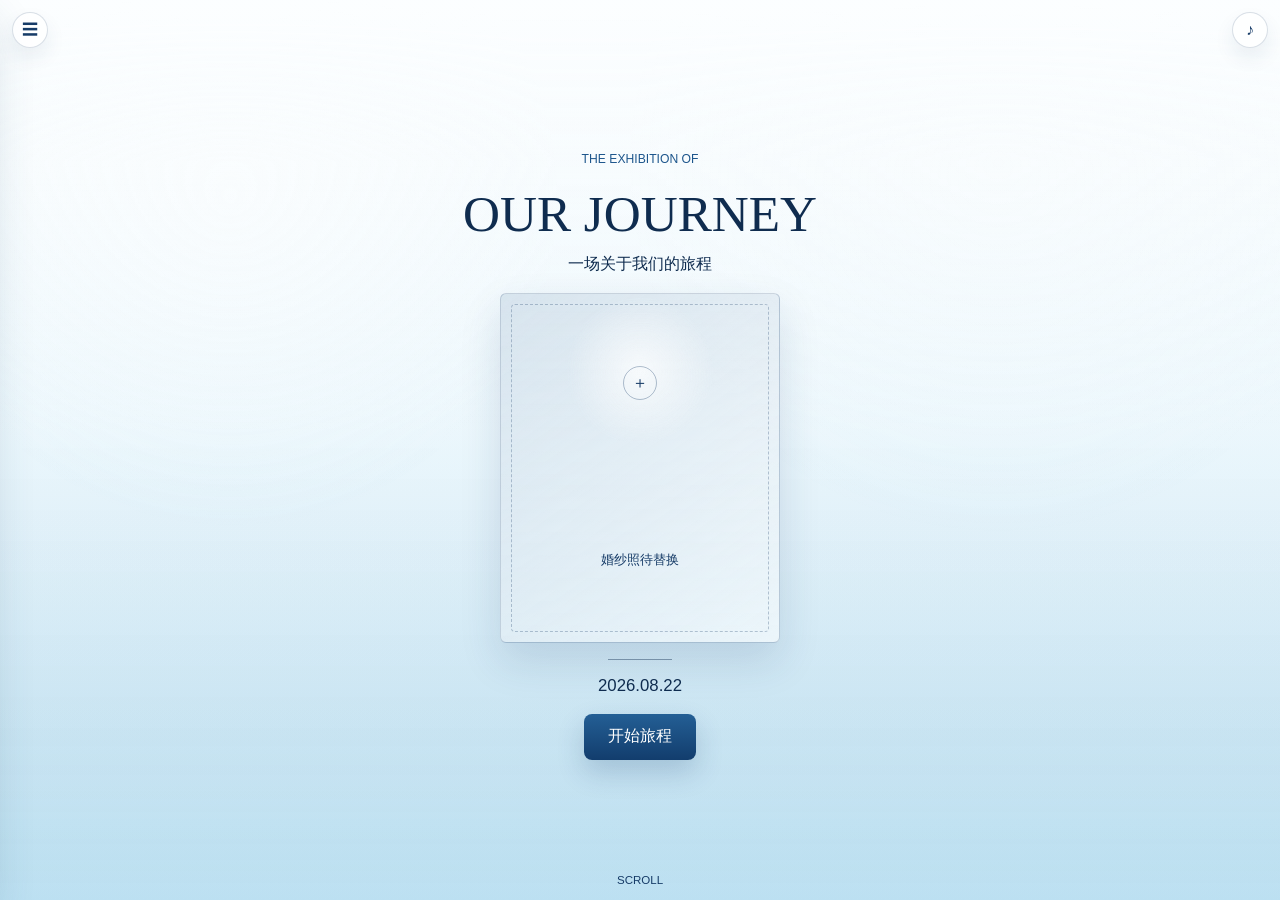
==== classic.html @ 387ab868 "Initial commit: Wedding invitation website" ====
<!doctype html>
<html lang="zh-CN">
  <head>
    <meta charset="utf-8" />
    <meta name="viewport" content="width=device-width, initial-scale=1, viewport-fit=cover" />
    <title>经典版 · Wedding Experience</title>
    <link rel="stylesheet" href="./styles.css" />
  </head>
  <body class="invite-page classic-page" data-mode="classic">
    <div class="top-controls" aria-label="页面控制">
      <button class="icon-button menu-button ripple-target" type="button" aria-label="打开菜单" aria-expanded="false">☰</button>
      <button class="icon-button sound-button ripple-target" type="button" aria-label="开启音乐" aria-pressed="false">♪</button>
    </div>

    <nav class="nav-drawer" aria-label="经典版导航">
      <a href="#welcome">首页</a>
      <a href="#hall-01">展厅 01</a>
      <a href="#hall-02">展厅 02</a>
      <a href="#hall-03">展厅 03</a>
      <a href="#hall-04">展厅 04</a>
      <a href="#hall-05">展厅 05</a>
      <a href="#letter">给你的一封信</a>
      <a href="#ticket">Wedding Ticket</a>
      <a href="#rsvp">确认赴约</a>
    </nav>

    <main class="screen-stack">
      <section class="scene cover-scene water-scene" id="welcome">
        <div class="scene-inner cover-inner">
          <p class="eyebrow">The Exhibition of</p>
          <h1>Our Journey</h1>
          <p class="cover-subtitle">一场关于我们的旅程</p>
          <button class="cover-photo-frame ripple-target" type="button" data-lightbox="封面婚纱照" data-caption="这里将替换为你们最适合作为封面的婚纱照。">
            <span>＋</span>
            <small>婚纱照待替换</small>
          </button>
          <div class="thin-rule"></div>
          <time data-field="date">2026.08.22</time>
          <button class="primary-button ripple-target" type="button" data-next="#hall-01">开始旅程</button>
        </div>
        <span class="scroll-hint">Scroll</span>
      </section>

      <section class="scene gallery-scene" id="hall-01">
        <article class="scene-inner gallery-panel">
          <header class="scene-heading">
            <p>展厅 01</p>
            <h2>相遇</h2>
            <span>～</span>
          </header>
          <p class="story-copy">在时间的海洋里，我们相遇了彼此。</p>
          <button class="photo-frame ripple-target" type="button" data-lightbox="相遇" data-caption="这里将替换为你们第一次有记忆点的合照。">
            <span>＋</span>
            <small>照片位待替换</small>
          </button>
          <footer class="scene-footer">
            <span>1 / 5</span>
            <div>
              <button class="text-icon ripple-target" type="button" data-next="#welcome" aria-label="上一页">←</button>
              <button class="text-icon ripple-target" type="button" data-next="#hall-02" aria-label="下一页">→</button>
            </div>
          </footer>
        </article>
      </section>

      <section class="scene gallery-scene" id="hall-02">
        <article class="scene-inner gallery-panel">
          <header class="scene-heading">
            <p>展厅 02</p>
            <h2>相知</h2>
            <span>～</span>
          </header>
          <p class="story-copy">我们在彼此的世界里，慢慢靠近，慢慢懂得。</p>
          <button class="photo-frame ripple-target" type="button" data-lightbox="相知" data-caption="这里将替换为一张安静、自然、能讲故事的生活照。">
            <span>＋</span>
            <small>照片位待替换</small>
          </button>
          <footer class="scene-footer">
            <span>2 / 5</span>
            <div>
              <button class="text-icon ripple-target" type="button" data-next="#hall-01" aria-label="上一页">←</button>
              <button class="text-icon ripple-target" type="button" data-next="#hall-03" aria-label="下一页">→</button>
            </div>
          </footer>
        </article>
      </section>

      <section class="scene gallery-scene" id="hall-03">
        <article class="scene-inner gallery-panel">
          <header class="scene-heading">
            <p>展厅 03</p>
            <h2>相爱</h2>
            <span>～</span>
          </header>
          <p class="story-copy">每一次心动，都是我们选择彼此的瞬间。</p>
          <button class="photo-frame ripple-target" type="button" data-lightbox="相爱" data-caption="这里将替换为一张有光、有海、有两个人的照片。">
            <span>＋</span>
            <small>照片位待替换</small>
          </button>
          <footer class="scene-footer">
            <span>3 / 5</span>
            <div>
              <button class="text-icon ripple-target" type="button" data-next="#hall-02" aria-label="上一页">←</button>
              <button class="text-icon ripple-target" type="button" data-next="#hall-04" aria-label="下一页">→</button>
            </div>
          </footer>
        </article>
      </section>

      <section class="scene gallery-scene" id="hall-04">
        <article class="scene-inner gallery-panel">
          <header class="scene-heading">
            <p>展厅 04</p>
            <h2>求婚</h2>
            <span>～</span>
          </header>
          <p class="story-copy">你说愿意，我说我也愿意。</p>
          <button class="photo-frame ripple-target" type="button" data-lightbox="求婚" data-caption="这里可以替换为求婚照片，也可以后续接入视频。">
            <span>＋</span>
            <small>照片位待替换</small>
          </button>
          <footer class="scene-footer">
            <span>4 / 5</span>
            <div>
              <button class="text-icon ripple-target" type="button" data-next="#hall-03" aria-label="上一页">←</button>
              <button class="text-icon ripple-target" type="button" data-next="#hall-05" aria-label="下一页">→</button>
            </div>
          </footer>
        </article>
      </section>

      <section class="scene gallery-scene" id="hall-05">
        <article class="scene-inner gallery-panel">
          <header class="scene-heading">
            <p>展厅 05</p>
            <h2>未来</h2>
            <span>～</span>
          </header>
          <p class="story-copy">未来的章节，我们想和你一起书写。</p>
          <button class="photo-frame ripple-target" type="button" data-lightbox="未来" data-caption="这里建议替换为婚纱照或婚礼主视觉照片。">
            <span>＋</span>
            <small>照片位待替换</small>
          </button>
          <footer class="scene-footer">
            <span>5 / 5</span>
            <div>
              <button class="text-icon ripple-target" type="button" data-next="#hall-04" aria-label="上一页">←</button>
              <button class="text-icon ripple-target" type="button" data-next="#letter" aria-label="下一页">→</button>
            </div>
          </footer>
        </article>
      </section>

      <section class="scene letter-scene" id="letter">
        <div class="scene-inner letter-layout">
          <p class="eyebrow">Personal Letter</p>
          <article class="paper-letter">
            <span class="stamp">0822</span>
            <h2>亲爱的 <span data-guest-name>张三</span>：</h2>
            <p>感谢你一直以来的陪伴，你的出现让我们的故事更加完整也更美好。</p>
            <p>8 月 22 日，期待与你相见，一起见证我们的幸福时刻。</p>
            <p>谢谢这一天，我们会带着爱，迎接新的篇章。</p>
            <p class="signature">新郎 &amp; 新娘 ♡</p>
          </article>
          <button class="primary-button ripple-target" type="button" data-next="#ticket">查看邀请函</button>
        </div>
      </section>

      <section class="scene ticket-scene" id="ticket">
        <div class="scene-inner ticket-layout">
          <p class="eyebrow">Wedding Ticket</p>
          <article class="ticket-card">
            <aside>Admission Ticket</aside>
            <div class="ticket-main">
              <p>To Our Wedding</p>
              <h2>致 <span data-guest-name>张三</span></h2>
              <div class="ticket-grid">
                <span>Date</span>
                <strong data-field="date">2026.08.22</strong>
                <span>Time</span>
                <strong data-field="time">17:30</strong>
                <span>Venue</span>
                <strong data-field="venue">杭州柏悦酒店 宴会厅 三层</strong>
              </div>
              <div class="countdown"><span data-countdown-days>--</span><small>Days</small></div>
            </div>
            <div class="ticket-mark" aria-hidden="true"></div>
          </article>
          <button class="primary-button ripple-target" type="button" data-next="#rsvp">确认赴约</button>
        </div>
      </section>

      <section class="scene rsvp-scene" id="rsvp">
        <div class="scene-inner form-layout">
          <p class="eyebrow">RSVP</p>
          <form class="rsvp-card" data-rsvp-form>
            <h2>你能来参加我们的婚礼吗？</h2>
            <div class="segmented" role="radiogroup" aria-label="是否出席">
              <label><input type="radio" name="attendance" value="yes" checked /> <span>我会出席</span></label>
              <label><input type="radio" name="attendance" value="no" /> <span>遗憾不能出席</span></label>
            </div>
            <label class="field-label">宾客姓名<input name="name" type="text" value="张三" data-name-input /></label>
            <label class="field-label">携伴人数<select name="companions"><option>仅自己</option><option>携伴 1 人</option><option>携伴 2 人</option></select></label>
            <label class="field-label">祝福留言<textarea name="message" rows="4" placeholder="写下你对我们的祝福吧～"></textarea></label>
            <button class="primary-button ripple-target" type="submit">提交 ♥</button>
            <p class="form-result" data-rsvp-result hidden>谢谢你的回应。期待与你相见。</p>
          </form>
        </div>
      </section>

      <section class="scene ending-scene water-scene" id="ending">
        <div class="scene-inner ending-inner">
          <h2>Every encounter creates a ripple.</h2>
          <p>每一次相遇，都会激起一圈涟漪。</p>
          <p>谢谢你，也成为了我们生命中的一圈涟漪。</p>
        </div>
      </section>
    </main>

    <div class="lightbox" data-lightbox-modal hidden>
      <button class="icon-button lightbox-close ripple-target" type="button" aria-label="关闭">×</button>
      <div class="lightbox-card">
        <div class="photo-frame photo-frame-large"><span>＋</span></div>
        <h2 data-lightbox-title>照片标题</h2>
        <p data-lightbox-caption>照片说明</p>
      </div>
    </div>

    <script src="./invite.js?v=20260702-identity-fix"></script>
  </body>
</html>
---- styles.css ----
:root {
  --ink: #163b67;
  --ink-deep: #0f2c4f;
  --blue: #1d568c;
  --blue-soft: #dcecf7;
  --blue-pale: #f3f9fd;
  --paper: #f7f1e6;
  --paper-deep: #eadfcf;
  --sage: #789789;
  --seal: #9a6540;
  --stamp: #b24c3d;
  --line: rgba(22, 59, 103, 0.18);
  --shadow: 0 18px 40px rgba(38, 78, 112, 0.16);
  --soft-shadow: 0 10px 24px rgba(38, 78, 112, 0.1);
  --radius: 8px;
}

* {
  box-sizing: border-box;
}

html,
body {
  min-height: 100%;
  margin: 0;
}

html {
  scroll-behavior: smooth;
}

body {
  color: var(--ink);
  background:
    linear-gradient(180deg, rgba(255, 255, 255, 0.85), rgba(235, 245, 252, 0.9)),
    radial-gradient(circle at 50% 0%, rgba(122, 177, 216, 0.18), transparent 42%),
    #f7fbff;
  font-family: "Songti SC", "Noto Serif SC", "STSong", Georgia, serif;
  letter-spacing: 0;
}

button,
input,
select,
textarea {
  font: inherit;
}

button {
  color: inherit;
}

a {
  color: inherit;
  text-decoration: none;
}

[hidden] {
  display: none !important;
}

.entry-page {
  min-height: 100svh;
  overflow-x: hidden;
}

.entry-shell {
  width: min(100%, 1080px);
  min-height: 100svh;
  margin: 0 auto;
  padding: 34px 18px 42px;
  display: grid;
  align-content: center;
  gap: 28px;
}

.entry-hero {
  text-align: center;
}

.eyebrow,
.mode-kicker {
  margin: 0 0 10px;
  color: var(--blue);
  font-family: "Avenir Next", "Helvetica Neue", Arial, sans-serif;
  font-size: 0.76rem;
  text-transform: uppercase;
}

.entry-hero h1 {
  margin: 0;
  color: var(--ink-deep);
  font-size: 1.85rem;
  font-weight: 600;
  line-height: 1.28;
  overflow-wrap: anywhere;
}

.entry-hero p {
  margin: 10px 0 0;
}

.entry-date {
  font-family: "Avenir Next", "Helvetica Neue", Arial, sans-serif;
}

.mode-grid {
  display: grid;
  gap: 16px;
}

.mode-card {
  position: relative;
  overflow: hidden;
  min-height: 320px;
  padding: 16px;
  display: flex;
  flex-direction: column;
  justify-content: flex-end;
  border: 1px solid rgba(29, 86, 140, 0.16);
  border-radius: var(--radius);
  background: rgba(255, 255, 255, 0.76);
  box-shadow: var(--soft-shadow);
  isolation: isolate;
}

.mode-card::after {
  content: "";
  position: absolute;
  inset: 0;
  background: linear-gradient(180deg, transparent 25%, rgba(247, 251, 255, 0.92) 70%, #fff 100%);
  z-index: -1;
}

.mode-card img {
  position: absolute;
  inset: 0;
  width: 100%;
  height: 100%;
  object-fit: cover;
  object-position: top center;
  z-index: -2;
  filter: saturate(0.94);
}

.mode-card strong {
  display: block;
  margin-bottom: 8px;
  color: var(--ink-deep);
  font-size: 1.35rem;
}

.mode-card span:last-child {
  line-height: 1.7;
}

.invite-page {
  height: 100svh;
  overflow: hidden;
  background: #f7fbff;
}

.screen-stack {
  height: 100svh;
  overflow-y: auto;
  overflow-x: hidden;
  scroll-snap-type: y mandatory;
}

.scene {
  position: relative;
  min-height: 100svh;
  padding: 16px;
  display: grid;
  place-items: center;
  scroll-snap-align: start;
  background:
    linear-gradient(180deg, rgba(255, 255, 255, 0.82), rgba(242, 248, 252, 0.94)),
    #f7fbff;
  isolation: isolate;
}

.scene::before {
  content: "";
  position: absolute;
  inset: 0;
  pointer-events: none;
  background-image:
    linear-gradient(rgba(22, 59, 103, 0.035) 1px, transparent 1px),
    linear-gradient(90deg, rgba(22, 59, 103, 0.025) 1px, transparent 1px);
  background-size: 44px 44px;
  mask-image: linear-gradient(180deg, transparent, black 18%, black 82%, transparent);
  z-index: -1;
}

.scene-inner {
  width: min(100%, 420px);
  min-height: calc(100svh - 32px);
  padding: 42px 16px 34px;
  display: flex;
  flex-direction: column;
  justify-content: center;
}

.top-controls {
  position: fixed;
  top: max(12px, env(safe-area-inset-top));
  left: 12px;
  right: 12px;
  z-index: 20;
  display: flex;
  justify-content: space-between;
  pointer-events: none;
}

.icon-button {
  width: 36px;
  height: 36px;
  display: inline-grid;
  place-items: center;
  border: 1px solid rgba(22, 59, 103, 0.16);
  border-radius: 50%;
  background: rgba(255, 255, 255, 0.72);
  box-shadow: 0 10px 20px rgba(22, 59, 103, 0.08);
  backdrop-filter: blur(12px);
  pointer-events: auto;
}

.sound-button[aria-pressed="true"] {
  background: var(--ink);
  color: #fff;
}

.nav-drawer {
  position: fixed;
  inset: 0 auto 0 0;
  width: min(76vw, 310px);
  padding: calc(env(safe-area-inset-top) + 74px) 22px 28px;
  display: flex;
  flex-direction: column;
  gap: 10px;
  transform: translateX(-102%);
  transition: transform 320ms ease;
  background: rgba(247, 251, 255, 0.94);
  border-right: 1px solid var(--line);
  box-shadow: var(--shadow);
  z-index: 18;
  backdrop-filter: blur(18px);
}

.nav-drawer.is-open {
  transform: translateX(0);
}

.nav-drawer a {
  padding: 13px 12px;
  border: 1px solid rgba(29, 86, 140, 0.14);
  border-radius: var(--radius);
  background: rgba(255, 255, 255, 0.58);
}

.water-scene {
  overflow: hidden;
  background:
    linear-gradient(180deg, rgba(255, 255, 255, 0.45), rgba(211, 236, 248, 0.18)),
    url("./assets/water-ripple-bg.png") center / cover no-repeat,
    linear-gradient(180deg, #f9fdff 0%, #e9f6fc 46%, #b7ddf0 100%);
}

.water-scene::before {
  content: "";
  position: absolute;
  inset: 0;
  pointer-events: none;
  background:
    radial-gradient(circle at 18% 22%, rgba(255, 255, 255, 0.42), transparent 26%),
    radial-gradient(circle at 78% 18%, rgba(255, 255, 255, 0.2), transparent 30%),
    linear-gradient(180deg, rgba(255, 255, 255, 0.28), transparent 48%, rgba(16, 76, 124, 0.06));
  opacity: 0.8;
  animation: waterDrift 10s ease-in-out infinite alternate;
  z-index: -1;
}

.water-scene::after {
  display: none;
}

.cover-inner {
  align-items: center;
  text-align: center;
  color: #fff;
  gap: 12px;
  text-shadow: 0 2px 18px rgba(13, 49, 82, 0.24);
}

.classic-page .cover-inner {
  color: var(--ink-deep);
  text-shadow: none;
}

.cover-inner h1 {
  margin: 0;
  font-size: clamp(2.15rem, 10.8vw, 3.15rem);
  font-weight: 500;
  line-height: 1;
  text-transform: uppercase;
}

.cover-inner time,
.accepted-layout time {
  margin: 4px 0 6px;
  font-family: "Avenir Next", "Helvetica Neue", Arial, sans-serif;
  font-size: 1.05rem;
}

.cover-subtitle {
  margin: 0;
  line-height: 1.6;
}

.cover-photo-frame {
  position: relative;
  width: min(74vw, 285px);
  aspect-ratio: 4 / 5;
  min-height: 0;
  margin: 4px 0 2px;
  display: grid;
  place-items: center;
  gap: 8px;
  border: 1px solid rgba(22, 59, 103, 0.2);
  border-radius: 6px;
  background:
    linear-gradient(rgba(255, 255, 255, 0.16), rgba(255, 255, 255, 0.28)),
    radial-gradient(circle at 50% 22%, rgba(255, 255, 255, 0.74), transparent 24%),
    linear-gradient(145deg, rgba(29, 86, 140, 0.16), rgba(255, 255, 255, 0.38));
  color: var(--ink);
  box-shadow: 0 18px 42px rgba(22, 59, 103, 0.14);
}

.cover-photo-frame::before {
  content: "";
  position: absolute;
  inset: 10px;
  border: 1px dashed rgba(22, 59, 103, 0.28);
  border-radius: 4px;
}

.cover-photo-frame span {
  width: 34px;
  height: 34px;
  display: grid;
  place-items: center;
  border: 1px solid rgba(22, 59, 103, 0.32);
  border-radius: 50%;
  font-family: "Avenir Next", "Helvetica Neue", Arial, sans-serif;
  z-index: 1;
}

.cover-photo-frame small {
  z-index: 1;
}

.thin-rule {
  width: 64px;
  height: 1px;
  margin: 2px auto 0;
  background: currentColor;
  opacity: 0.42;
}

.scroll-hint {
  position: absolute;
  bottom: calc(env(safe-area-inset-bottom) + 14px);
  left: 50%;
  transform: translateX(-50%);
  color: rgba(255, 255, 255, 0.92);
  font-family: "Avenir Next", "Helvetica Neue", Arial, sans-serif;
  font-size: 0.72rem;
  text-transform: uppercase;
}

.classic-page .scroll-hint {
  color: var(--ink);
}

.primary-button,
.text-icon {
  position: relative;
  overflow: hidden;
  border: 0;
  border-radius: var(--radius);
  background: linear-gradient(180deg, #245f95, #123d6d);
  color: #fff;
  box-shadow: 0 12px 28px rgba(18, 61, 109, 0.2);
}

.primary-button {
  min-height: 46px;
  padding: 0 24px;
  align-self: center;
}

.text-icon {
  width: 40px;
  height: 36px;
  background: transparent;
  color: var(--ink);
  box-shadow: none;
  font-family: "Avenir Next", "Helvetica Neue", Arial, sans-serif;
  font-size: 1.2rem;
}

.ripple-target {
  position: relative;
  overflow: hidden;
  -webkit-tap-highlight-color: transparent;
}

.click-ripple {
  position: absolute;
  width: 18px;
  height: 18px;
  border-radius: 50%;
  pointer-events: none;
  transform: translate(-50%, -50%) scale(1);
  background: rgba(255, 255, 255, 0.54);
  border: 1px solid rgba(255, 255, 255, 0.75);
  animation: clickRipple 700ms ease-out forwards;
}

.scene-heading {
  margin-bottom: 28px;
}

.scene-heading p {
  margin: 0 0 8px;
  font-family: "Avenir Next", "Helvetica Neue", Arial, sans-serif;
  font-size: 0.78rem;
}

.scene-heading h2 {
  margin: 0;
  color: var(--ink-deep);
  font-size: 2.1rem;
  font-weight: 500;
}

.scene-heading span {
  display: block;
  margin-top: 8px;
  color: var(--blue);
  font-size: 1.4rem;
}

.center-heading {
  text-align: center;
}

.gallery-panel {
  justify-content: space-between;
  border: 1px solid rgba(29, 86, 140, 0.15);
  border-radius: var(--radius);
  background:
    linear-gradient(180deg, rgba(255, 255, 255, 0.74), rgba(249, 252, 255, 0.9)),
    radial-gradient(circle at 70% 8%, rgba(120, 151, 137, 0.16), transparent 30%);
  box-shadow: var(--soft-shadow);
}

.story-copy {
  max-width: 18em;
  margin: 0 0 24px;
  line-height: 2;
}

.photo-frame {
  position: relative;
  width: 100%;
  min-height: 260px;
  display: grid;
  place-items: center;
  gap: 8px;
  border: 1px dashed rgba(22, 59, 103, 0.32);
  border-radius: 5px;
  background:
    linear-gradient(rgba(255, 255, 255, 0.7), rgba(255, 255, 255, 0.48)),
    radial-gradient(circle at 50% 30%, rgba(165, 207, 232, 0.36), transparent 42%),
    linear-gradient(135deg, rgba(120, 151, 137, 0.12), rgba(29, 86, 140, 0.08));
  color: var(--ink);
}

.photo-frame span {
  width: 34px;
  height: 34px;
  display: grid;
  place-items: center;
  border: 1px solid rgba(22, 59, 103, 0.32);
  border-radius: 50%;
  font-family: "Avenir Next", "Helvetica Neue", Arial, sans-serif;
}

.photo-frame small {
  font-size: 0.85rem;
}

.scene-footer {
  margin-top: 24px;
  display: flex;
  align-items: center;
  justify-content: space-between;
  font-family: "Avenir Next", "Helvetica Neue", Arial, sans-serif;
}

.letter-layout,
.ticket-layout,
.form-layout,
.identity-layout,
.mission-layout,
.accepted-layout,
.ending-inner {
  align-items: center;
  text-align: center;
}

.paper-letter,
.identity-paper,
.mission-paper,
.rsvp-card {
  width: 100%;
  border: 1px solid rgba(139, 104, 72, 0.18);
  border-radius: var(--radius);
  background:
    linear-gradient(180deg, rgba(255, 255, 255, 0.5), rgba(247, 241, 230, 0.98)),
    repeating-linear-gradient(0deg, transparent 0 28px, rgba(139, 104, 72, 0.035) 29px 30px),
    var(--paper);
  box-shadow: var(--shadow);
}

.paper-letter {
  position: relative;
  margin: 10px 0 26px;
  padding: 38px 26px 30px;
  text-align: left;
  line-height: 1.95;
  animation: paperFloat 5s ease-in-out infinite alternate;
}

.paper-letter h2 {
  margin: 0 0 18px;
  color: var(--ink-deep);
  font-size: 1.35rem;
}

.paper-letter p {
  margin: 0 0 14px;
}

.signature {
  text-align: right;
}

.stamp {
  position: absolute;
  top: 18px;
  right: 18px;
  padding: 7px 9px;
  border: 1px solid rgba(29, 86, 140, 0.36);
  border-radius: 3px;
  color: var(--blue);
  font-family: "Avenir Next", "Helvetica Neue", Arial, sans-serif;
  font-size: 0.72rem;
  transform: rotate(7deg);
}

.ticket-card {
  position: relative;
  width: 100%;
  min-height: 310px;
  margin: 10px 0 26px;
  display: grid;
  grid-template-columns: 54px 1fr;
  overflow: hidden;
  border: 1px solid rgba(22, 59, 103, 0.16);
  border-radius: var(--radius);
  background:
    radial-gradient(circle at 84% 22%, rgba(166, 208, 233, 0.58), transparent 18%),
    linear-gradient(180deg, #fff, #f7f1e6);
  box-shadow: var(--shadow);
}

.ticket-card aside {
  display: grid;
  place-items: center;
  writing-mode: vertical-rl;
  transform: rotate(180deg);
  border-left: 1px dashed rgba(22, 59, 103, 0.22);
  background: rgba(185, 211, 230, 0.55);
  font-family: "Avenir Next", "Helvetica Neue", Arial, sans-serif;
  text-transform: uppercase;
}

.ticket-main {
  padding: 28px 22px;
  text-align: left;
}

.ticket-main p {
  margin: 0 0 10px;
  font-family: "Avenir Next", "Helvetica Neue", Arial, sans-serif;
  text-transform: uppercase;
}

.ticket-main h2 {
  margin: 0 0 22px;
  font-size: 1.5rem;
}

.ticket-grid {
  display: grid;
  grid-template-columns: 74px 1fr;
  gap: 10px 12px;
  align-items: baseline;
}

.ticket-grid span {
  color: rgba(22, 59, 103, 0.64);
  font-family: "Avenir Next", "Helvetica Neue", Arial, sans-serif;
  font-size: 0.78rem;
  text-transform: uppercase;
}

.ticket-grid strong {
  font-weight: 500;
}

.countdown {
  margin-top: 24px;
  display: flex;
  align-items: baseline;
  gap: 9px;
  color: var(--ink-deep);
}

.countdown span {
  font-family: Georgia, serif;
  font-size: 2.6rem;
}

.countdown small {
  font-family: "Avenir Next", "Helvetica Neue", Arial, sans-serif;
  text-transform: uppercase;
}

.ticket-mark {
  position: absolute;
  right: 18px;
  bottom: 18px;
  width: 68px;
  height: 68px;
  border: 1px solid rgba(29, 86, 140, 0.28);
  border-radius: 50%;
}

.ticket-mark::before,
.ticket-mark::after {
  content: "";
  position: absolute;
  inset: 18px;
  border-radius: 50%;
  border: 1px solid rgba(29, 86, 140, 0.2);
}

.ticket-mark::after {
  inset: 30px;
  background: var(--blue);
}

.rsvp-card,
.identity-paper,
.mission-paper {
  padding: 24px 18px;
}

.rsvp-card h2,
.identity-paper h2 {
  margin: 0 0 18px;
  color: var(--ink-deep);
  font-size: 1.25rem;
}

.segmented,
.choice-stack {
  display: grid;
  gap: 10px;
  margin-bottom: 14px;
}

.segmented {
  grid-template-columns: 1fr 1fr;
}

.segmented label,
.choice-stack label {
  position: relative;
  display: block;
  cursor: pointer;
}

.segmented input,
.choice-stack input {
  position: absolute;
  opacity: 0;
  pointer-events: none;
}

.segmented span,
.choice-stack span {
  min-height: 42px;
  padding: 10px 12px;
  display: grid;
  place-items: center;
  border: 1px solid rgba(22, 59, 103, 0.16);
  border-radius: var(--radius);
  background: rgba(255, 255, 255, 0.66);
  font-size: 0.92rem;
}

.segmented input:checked + span,
.choice-stack input:checked + span {
  background: var(--ink);
  color: #fff;
}

.field-label {
  display: grid;
  gap: 7px;
  margin: 0 0 13px;
  text-align: left;
  color: rgba(22, 59, 103, 0.78);
  font-size: 0.84rem;
}

.field-label input,
.field-label select,
.field-label textarea {
  width: 100%;
  border: 1px solid rgba(22, 59, 103, 0.15);
  border-radius: 6px;
  background: rgba(255, 255, 255, 0.75);
  color: var(--ink-deep);
  outline: none;
}

.field-label input,
.field-label select {
  min-height: 42px;
  padding: 0 12px;
}

.field-label textarea {
  padding: 10px 12px;
  resize: vertical;
}

.field-label input:focus,
.field-label select:focus,
.field-label textarea:focus {
  border-color: rgba(29, 86, 140, 0.46);
  box-shadow: 0 0 0 3px rgba(166, 208, 233, 0.28);
}

.form-result {
  margin: 14px 0 0;
  color: var(--blue);
}

.ending-inner h2,
.accepted-layout h2 {
  margin: 0 0 16px;
  color: var(--ink-deep);
  font-size: 2rem;
  font-weight: 500;
}

.ending-inner p,
.accepted-layout p {
  margin: 9px 0;
  line-height: 1.8;
}

.witness-cover {
  background:
    linear-gradient(180deg, rgba(245, 249, 252, 0.88), rgba(224, 235, 242, 0.92)),
    repeating-linear-gradient(110deg, rgba(22, 59, 103, 0.04) 0 1px, transparent 1px 12px);
}

.envelope-layout,
.opening-layout,
.denied-layout {
  align-items: center;
  text-align: center;
}

.envelope-card,
.sealed-envelope,
.open-envelope {
  position: relative;
  width: min(100%, 330px);
  min-height: 240px;
  margin: 10px 0 18px;
  display: grid;
  place-items: center;
  padding: 30px 22px 86px;
  border: 1px solid rgba(22, 59, 103, 0.15);
  border-radius: var(--radius);
  background:
    linear-gradient(152deg, transparent 49%, rgba(22, 59, 103, 0.08) 50%, transparent 51%),
    linear-gradient(28deg, transparent 49%, rgba(22, 59, 103, 0.08) 50%, transparent 51%),
    #9fb9cc;
  box-shadow: var(--shadow);
  color: var(--ink-deep);
}

.envelope-flap {
  position: absolute;
  inset: 0;
  clip-path: polygon(0 0, 50% 52%, 100% 0);
  background: rgba(255, 255, 255, 0.2);
}

.envelope-card p,
.envelope-card h1,
.envelope-card span {
  position: relative;
  margin: 0;
  z-index: 1;
}

.envelope-card h1 {
  margin: 8px 0 16px;
  font-size: 1.65rem;
  font-weight: 500;
}

.envelope-card span,
.small-note {
  font-family: "Avenir Next", "Helvetica Neue", Arial, sans-serif;
  font-size: 0.78rem;
}

.envelope-card span {
  position: absolute;
  left: 16px;
  right: 16px;
  bottom: 14px;
}

.small-note {
  margin: 0 0 20px;
}

.wax-seal {
  position: absolute;
  left: 50%;
  bottom: 28px;
  width: 56px;
  height: 56px;
  display: grid;
  place-items: center;
  border-radius: 50%;
  transform: translateX(-50%);
  background:
    radial-gradient(circle at 35% 28%, rgba(255, 255, 255, 0.28), transparent 24%),
    var(--seal);
  color: #fff;
  font-family: "Avenir Next", "Helvetica Neue", Arial, sans-serif;
  font-size: 0.74rem;
  box-shadow: 0 8px 18px rgba(88, 50, 28, 0.24);
  animation: sealPulse 2.8s ease-in-out infinite;
}

.envelope-card .wax-seal {
  bottom: 42px;
}

.identity-scene,
.opening-scene,
.witness-letter-scene,
.mission-scene {
  background:
    linear-gradient(180deg, rgba(250, 252, 253, 0.9), rgba(230, 238, 244, 0.9)),
    repeating-linear-gradient(120deg, rgba(139, 104, 72, 0.055) 0 1px, transparent 1px 10px);
}

.identity-paper {
  margin: 8px 0 16px;
}

.choice-stack {
  grid-template-columns: 1fr;
}

.sealed-envelope {
  min-height: 168px;
  margin-bottom: 28px;
}

.sealed-envelope span {
  width: 54px;
  height: 54px;
  display: grid;
  place-items: center;
  border: 1px solid rgba(22, 59, 103, 0.36);
  border-radius: 50%;
  font-size: 1.8rem;
}

.denied-layout h2 {
  margin: 0 0 12px;
  font-size: 1.35rem;
}

.open-envelope {
  align-items: end;
  overflow: hidden;
  min-height: 300px;
}

.paper-rise {
  width: 76%;
  min-height: 210px;
  padding: 24px 18px;
  display: grid;
  align-content: start;
  gap: 28px;
  border-radius: 5px;
  background: var(--paper);
  box-shadow: 0 14px 28px rgba(60, 78, 91, 0.16);
  animation: paperRise 3.6s ease both;
}

.paper-rise span,
.paper-rise strong {
  text-align: left;
}

.cracked {
  bottom: 34px;
}

.cracked::before,
.cracked::after {
  content: "";
  position: absolute;
  width: 1px;
  height: 24px;
  background: rgba(255, 255, 255, 0.7);
}

.cracked::before {
  transform: rotate(28deg);
}

.cracked::after {
  transform: rotate(-22deg);
}

.memory-layout {
  width: min(100%, 620px);
}

.room-strip {
  width: 100%;
  display: grid;
  grid-auto-flow: column;
  grid-auto-columns: 84%;
  gap: 12px;
  overflow-x: auto;
  padding: 4px 0 18px;
  scroll-snap-type: x mandatory;
}

.room-card {
  min-height: 390px;
  padding: 24px 18px;
  display: grid;
  align-content: center;
  gap: 12px;
  border: 1px solid rgba(22, 59, 103, 0.14);
  border-radius: var(--radius);
  background:
    linear-gradient(180deg, rgba(255, 255, 255, 0.78), rgba(235, 244, 250, 0.88)),
    radial-gradient(ellipse at 50% 16%, rgba(154, 101, 64, 0.16), transparent 22%);
  box-shadow: var(--soft-shadow);
  scroll-snap-align: center;
  text-align: center;
}

.room-card span {
  font-family: "Avenir Next", "Helvetica Neue", Arial, sans-serif;
  font-size: 0.8rem;
}

.room-card h3 {
  margin: 0;
  font-size: 1.9rem;
  font-weight: 500;
}

.room-card .photo-frame {
  min-height: 230px;
}

.mission-paper {
  position: relative;
  text-align: left;
}

.mission-topline {
  display: flex;
  align-items: center;
  justify-content: space-between;
  gap: 12px;
  margin-bottom: 18px;
}

.mission-topline h2 {
  margin: 0;
  text-transform: uppercase;
  font-size: 1.25rem;
}

.mission-topline span {
  padding: 5px 8px;
  border: 1px solid var(--stamp);
  color: var(--stamp);
  font-family: "Avenir Next", "Helvetica Neue", Arial, sans-serif;
  text-transform: uppercase;
}

.mission-paper dl {
  margin: 0;
  display: grid;
  gap: 12px;
}

.mission-paper dl div {
  display: grid;
  grid-template-columns: 58px 1fr;
  gap: 12px;
  padding-bottom: 10px;
  border-bottom: 1px solid rgba(22, 59, 103, 0.12);
}

.mission-paper dt {
  color: rgba(22, 59, 103, 0.62);
}

.mission-paper dd {
  margin: 0;
}

.mission-list {
  margin: 20px 0 24px;
  padding: 0;
  list-style: none;
  display: grid;
  gap: 10px;
}

.mission-list li::before {
  content: "✓";
  margin-right: 8px;
  color: var(--sage);
}

.stamp-button {
  width: 100%;
}

.witness-ticket {
  background:
    radial-gradient(circle at 82% 22%, rgba(154, 101, 64, 0.13), transparent 18%),
    linear-gradient(180deg, #fff, #f7f1e6);
}

.accepted-layout {
  color: var(--ink-deep);
}

.lightbox {
  position: fixed;
  inset: 0;
  z-index: 40;
  display: grid;
  place-items: center;
  padding: 18px;
  background: rgba(10, 28, 45, 0.62);
  backdrop-filter: blur(14px);
}

.lightbox-close {
  position: fixed;
  top: max(14px, env(safe-area-inset-top));
  right: 14px;
}

.lightbox-card {
  width: min(100%, 420px);
  padding: 16px;
  border-radius: var(--radius);
  background: rgba(247, 251, 255, 0.96);
  box-shadow: 0 22px 60px rgba(6, 18, 32, 0.3);
  text-align: center;
}

.photo-frame-large {
  min-height: 420px;
  margin-bottom: 16px;
}

.lightbox-card h2 {
  margin: 0 0 8px;
}

.lightbox-card p {
  margin: 0;
  line-height: 1.7;
}

@keyframes clickRipple {
  to {
    opacity: 0;
    transform: translate(-50%, -50%) scale(16);
  }
}

@keyframes waterDrift {
  from {
    transform: translate3d(-2%, -1%, 0) rotate(0deg);
  }

  to {
    transform: translate3d(2%, 1%, 0) rotate(1deg);
  }
}

@keyframes paperFloat {
  from {
    transform: translateY(0) rotate(-0.5deg);
  }

  to {
    transform: translateY(-5px) rotate(0.5deg);
  }
}

@keyframes sealPulse {
  50% {
    transform: translateX(-50%) scale(1.04);
  }
}

@keyframes paperRise {
  from {
    transform: translateY(130px);
  }

  to {
    transform: translateY(0);
  }
}

@media (min-width: 760px) {
  .entry-shell {
    padding: 54px 30px 64px;
  }

  .entry-hero h1 {
    font-size: 3rem;
  }

  .mode-grid {
    grid-template-columns: 1fr 1fr;
  }

  .mode-card {
    min-height: 520px;
  }

  .scene {
    padding: 24px;
  }

  .scene-inner {
    min-height: calc(100svh - 48px);
    padding: 56px 22px 44px;
  }

  .cover-inner h1 {
    font-size: 3.2rem;
  }

  .cover-photo-frame {
    width: min(34vw, 280px);
  }

  .memory-layout {
    width: min(100%, 900px);
  }

  .room-strip {
    grid-auto-flow: initial;
    grid-auto-columns: initial;
    grid-template-columns: repeat(3, 1fr);
    overflow: visible;
  }

  .room-card {
    min-height: 430px;
  }
}

@media (max-width: 380px) {
  .scene {
    padding: 10px;
  }

  .scene-inner {
    min-height: calc(100svh - 20px);
    padding: 40px 12px 26px;
  }

  .cover-inner h1 {
    font-size: 2.2rem;
  }

  .cover-photo-frame {
    width: min(68vw, 245px);
  }

  .photo-frame {
    min-height: 220px;
  }

  .ticket-card {
    grid-template-columns: 44px 1fr;
  }

  .ticket-main {
    padding: 22px 16px;
  }
}

@media (prefers-reduced-motion: reduce) {
  *,
  *::before,
  *::after {
    scroll-behavior: auto !important;
    animation-duration: 0.01ms !important;
    animation-iteration-count: 1 !important;
    transition-duration: 0.01ms !important;
  }
}
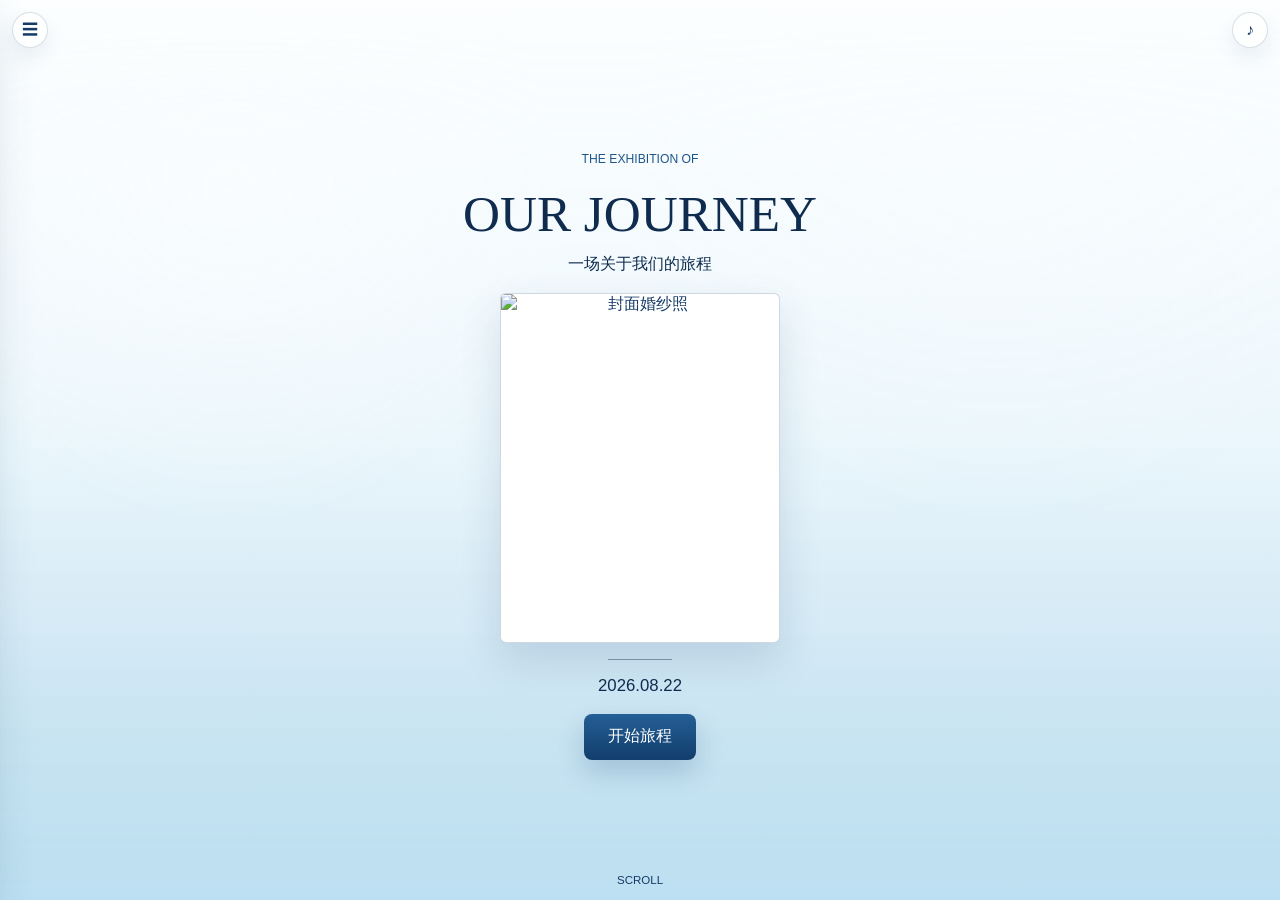
==== commit 7f74fd6d: "feat: 填充照片" ====
--- a/classic.html
+++ b/classic.html
@@ -18,7 +18,6 @@
       <a href="#hall-02">展厅 02</a>
       <a href="#hall-03">展厅 03</a>
       <a href="#hall-04">展厅 04</a>
-      <a href="#hall-05">展厅 05</a>
       <a href="#letter">给你的一封信</a>
       <a href="#ticket">Wedding Ticket</a>
       <a href="#rsvp">确认赴约</a>
@@ -30,9 +29,8 @@
           <p class="eyebrow">The Exhibition of</p>
           <h1>Our Journey</h1>
           <p class="cover-subtitle">一场关于我们的旅程</p>
-          <button class="cover-photo-frame ripple-target" type="button" data-lightbox="封面婚纱照" data-caption="这里将替换为你们最适合作为封面的婚纱照。">
-            <span>＋</span>
-            <small>婚纱照待替换</small>
+          <button class="cover-photo-frame photo-filled ripple-target" type="button" data-lightbox="封面婚纱照" data-caption="从这一张照片开始，进入我们的婚礼展览。" data-lightbox-src="./assets/封面.jpeg">
+            <img src="./assets/封面.jpeg" alt="封面婚纱照" />
           </button>
           <div class="thin-rule"></div>
           <time data-field="date">2026.08.22</time>
@@ -45,16 +43,23 @@
         <article class="scene-inner gallery-panel">
           <header class="scene-heading">
             <p>展厅 01</p>
-            <h2>相遇</h2>
-            <span>～</span>
-          </header>
-          <p class="story-copy">在时间的海洋里，我们相遇了彼此。</p>
-          <button class="photo-frame ripple-target" type="button" data-lightbox="相遇" data-caption="这里将替换为你们第一次有记忆点的合照。">
-            <span>＋</span>
-            <small>照片位待替换</small>
-          </button>
-          <footer class="scene-footer">
-            <span>1 / 5</span>
+            <h2>酷酷的我们</h2>
+            <span>～</span>
+          </header>
+          <p class="story-copy">一个人很酷，两个人刚刚好。把各自的棱角放在一起，就成了我们的默契。</p>
+          <div class="photo-collage photo-collage-three" aria-label="酷酷的我们照片集">
+            <button class="photo-frame photo-filled ripple-target" type="button" data-lightbox="酷酷的他" data-caption="他站在那里，像故事刚刚开场。" data-lightbox-src="./assets/酷男.jpeg">
+              <img src="./assets/酷男.jpeg" alt="酷酷的新郎单人照" />
+            </button>
+            <button class="photo-frame photo-filled ripple-target" type="button" data-lightbox="酷酷的她" data-caption="她一出现，画面就有了主角。" data-lightbox-src="./assets/酷女.jpeg">
+              <img src="./assets/酷女.jpeg" alt="酷酷的新娘单人照" />
+            </button>
+            <button class="photo-frame photo-filled ripple-target" type="button" data-lightbox="酷酷的我们" data-caption="两个人站在一起，连空气都变得笃定。" data-lightbox-src="./assets/酷两人.jpeg">
+              <img src="./assets/酷两人.jpeg" alt="新人酷感合照" />
+            </button>
+          </div>
+          <footer class="scene-footer">
+            <span>1 / 4</span>
             <div>
               <button class="text-icon ripple-target" type="button" data-next="#welcome" aria-label="上一页">←</button>
               <button class="text-icon ripple-target" type="button" data-next="#hall-02" aria-label="下一页">→</button>
@@ -67,16 +72,15 @@
         <article class="scene-inner gallery-panel">
           <header class="scene-heading">
             <p>展厅 02</p>
-            <h2>相知</h2>
-            <span>～</span>
-          </header>
-          <p class="story-copy">我们在彼此的世界里，慢慢靠近，慢慢懂得。</p>
-          <button class="photo-frame ripple-target" type="button" data-lightbox="相知" data-caption="这里将替换为一张安静、自然、能讲故事的生活照。">
-            <span>＋</span>
-            <small>照片位待替换</small>
+            <h2>一起奔向远方</h2>
+            <span>～</span>
+          </header>
+          <p class="story-copy">风吹过的时候，我们把手举向天空，也把未来举得更高一点。</p>
+          <button class="photo-frame photo-filled ripple-target" type="button" data-lightbox="一起奔向远方" data-caption="在开阔的地方，把快乐交给风。" data-lightbox-src="./assets/户外举手.jpeg">
+            <img src="./assets/户外举手.jpeg" alt="新人户外举手合照" />
           </button>
           <footer class="scene-footer">
-            <span>2 / 5</span>
+            <span>2 / 4</span>
             <div>
               <button class="text-icon ripple-target" type="button" data-next="#hall-01" aria-label="上一页">←</button>
               <button class="text-icon ripple-target" type="button" data-next="#hall-03" aria-label="下一页">→</button>
@@ -89,16 +93,15 @@
         <article class="scene-inner gallery-panel">
           <header class="scene-heading">
             <p>展厅 03</p>
-            <h2>相爱</h2>
-            <span>～</span>
-          </header>
-          <p class="story-copy">每一次心动，都是我们选择彼此的瞬间。</p>
-          <button class="photo-frame ripple-target" type="button" data-lightbox="相爱" data-caption="这里将替换为一张有光、有海、有两个人的照片。">
-            <span>＋</span>
-            <small>照片位待替换</small>
+            <h2>幸福定格</h2>
+            <span>～</span>
+          </header>
+          <p class="story-copy">有些瞬间不用多说，只要看见笑容，就知道答案是彼此。</p>
+          <button class="photo-frame photo-filled ripple-target" type="button" data-lightbox="幸福定格" data-caption="这一刻的幸福，被温柔地留下来。" data-lightbox-src="./assets/幸福.jpeg">
+            <img src="./assets/幸福.jpeg" alt="新人幸福合照" />
           </button>
           <footer class="scene-footer">
-            <span>3 / 5</span>
+            <span>3 / 4</span>
             <div>
               <button class="text-icon ripple-target" type="button" data-next="#hall-02" aria-label="上一页">←</button>
               <button class="text-icon ripple-target" type="button" data-next="#hall-04" aria-label="下一页">→</button>
@@ -111,40 +114,22 @@
         <article class="scene-inner gallery-panel">
           <header class="scene-heading">
             <p>展厅 04</p>
-            <h2>求婚</h2>
-            <span>～</span>
-          </header>
-          <p class="story-copy">你说愿意，我说我也愿意。</p>
-          <button class="photo-frame ripple-target" type="button" data-lightbox="求婚" data-caption="这里可以替换为求婚照片，也可以后续接入视频。">
-            <span>＋</span>
-            <small>照片位待替换</small>
-          </button>
-          <footer class="scene-footer">
-            <span>4 / 5</span>
+            <h2>烟火与约定</h2>
+            <span>～</span>
+          </header>
+          <p class="story-copy">烟花升起的时候，我们面对彼此，也面对一个被点亮的明天。</p>
+          <div class="photo-collage photo-collage-two" aria-label="烟火与约定照片集">
+            <button class="photo-frame photo-filled ripple-target" type="button" data-lightbox="烟火与约定" data-caption="在烟花前，把这一刻说成永远。" data-lightbox-src="./assets/烟花面对.jpeg">
+              <img src="./assets/烟花面对.jpeg" alt="新人面对烟花合照" />
+            </button>
+            <button class="photo-frame photo-filled ripple-target" type="button" data-lightbox="蓝调烟火" data-caption="夜色和烟火，都成为这份约定的背景。" data-lightbox-src="./assets/烟花蓝调.jpeg">
+              <img src="./assets/烟花蓝调.jpeg" alt="新人烟花蓝调合照" />
+            </button>
+          </div>
+          <footer class="scene-footer">
+            <span>4 / 4</span>
             <div>
               <button class="text-icon ripple-target" type="button" data-next="#hall-03" aria-label="上一页">←</button>
-              <button class="text-icon ripple-target" type="button" data-next="#hall-05" aria-label="下一页">→</button>
-            </div>
-          </footer>
-        </article>
-      </section>
-
-      <section class="scene gallery-scene" id="hall-05">
-        <article class="scene-inner gallery-panel">
-          <header class="scene-heading">
-            <p>展厅 05</p>
-            <h2>未来</h2>
-            <span>～</span>
-          </header>
-          <p class="story-copy">未来的章节，我们想和你一起书写。</p>
-          <button class="photo-frame ripple-target" type="button" data-lightbox="未来" data-caption="这里建议替换为婚纱照或婚礼主视觉照片。">
-            <span>＋</span>
-            <small>照片位待替换</small>
-          </button>
-          <footer class="scene-footer">
-            <span>5 / 5</span>
-            <div>
-              <button class="text-icon ripple-target" type="button" data-next="#hall-04" aria-label="上一页">←</button>
               <button class="text-icon ripple-target" type="button" data-next="#letter" aria-label="下一页">→</button>
             </div>
           </footer>
@@ -220,7 +205,9 @@
     <div class="lightbox" data-lightbox-modal hidden>
       <button class="icon-button lightbox-close ripple-target" type="button" aria-label="关闭">×</button>
       <div class="lightbox-card">
-        <div class="photo-frame photo-frame-large"><span>＋</span></div>
+        <div class="photo-frame photo-frame-large photo-filled">
+          <img data-lightbox-image alt="" />
+        </div>
         <h2 data-lightbox-title>照片标题</h2>
         <p data-lightbox-caption>照片说明</p>
       </div>
--- a/styles.css
+++ b/styles.css
@@ -320,6 +320,7 @@
 
 .cover-photo-frame {
   position: relative;
+  overflow: hidden;
   width: min(74vw, 285px);
   aspect-ratio: 4 / 5;
   min-height: 0;
@@ -337,12 +338,35 @@
   box-shadow: 0 18px 42px rgba(22, 59, 103, 0.14);
 }
 
+.cover-photo-frame.photo-filled {
+  padding: 0;
+  background: #fff;
+}
+
 .cover-photo-frame::before {
   content: "";
   position: absolute;
   inset: 10px;
   border: 1px dashed rgba(22, 59, 103, 0.28);
   border-radius: 4px;
+}
+
+.cover-photo-frame.photo-filled::before {
+  border-color: rgba(255, 255, 255, 0.46);
+  z-index: 1;
+}
+
+.cover-photo-frame img,
+.photo-frame img {
+  width: 100%;
+  height: 100%;
+  display: block;
+  object-fit: cover;
+}
+
+.cover-photo-frame img {
+  position: absolute;
+  inset: 0;
 }
 
 .cover-photo-frame span {
@@ -474,6 +498,7 @@
 
 .photo-frame {
   position: relative;
+  overflow: hidden;
   width: 100%;
   min-height: 260px;
   display: grid;
@@ -486,6 +511,45 @@
     radial-gradient(circle at 50% 30%, rgba(165, 207, 232, 0.36), transparent 42%),
     linear-gradient(135deg, rgba(120, 151, 137, 0.12), rgba(29, 86, 140, 0.08));
   color: var(--ink);
+}
+
+.photo-frame.photo-filled {
+  padding: 0;
+  border-style: solid;
+  background: #fff;
+}
+
+.photo-frame.photo-filled > img {
+  position: absolute;
+  inset: 0;
+}
+
+.photo-collage {
+  width: 100%;
+  display: grid;
+  gap: 10px;
+}
+
+.photo-collage .photo-frame {
+  min-height: 0;
+}
+
+.photo-collage-three {
+  display: grid;
+  grid-template-columns: repeat(2, minmax(0, 1fr));
+  grid-template-rows: 150px 150px;
+}
+
+.photo-collage-three .photo-frame:first-child {
+  grid-row: span 2;
+}
+
+.photo-collage-two {
+  grid-template-columns: repeat(2, minmax(0, 1fr));
+}
+
+.photo-collage-two .photo-frame {
+  min-height: 280px;
 }
 
 .photo-frame span {
@@ -1118,6 +1182,11 @@
   margin-bottom: 16px;
 }
 
+.photo-frame-large img {
+  position: absolute;
+  inset: 0;
+}
+
 .lightbox-card h2 {
   margin: 0 0 8px;
 }
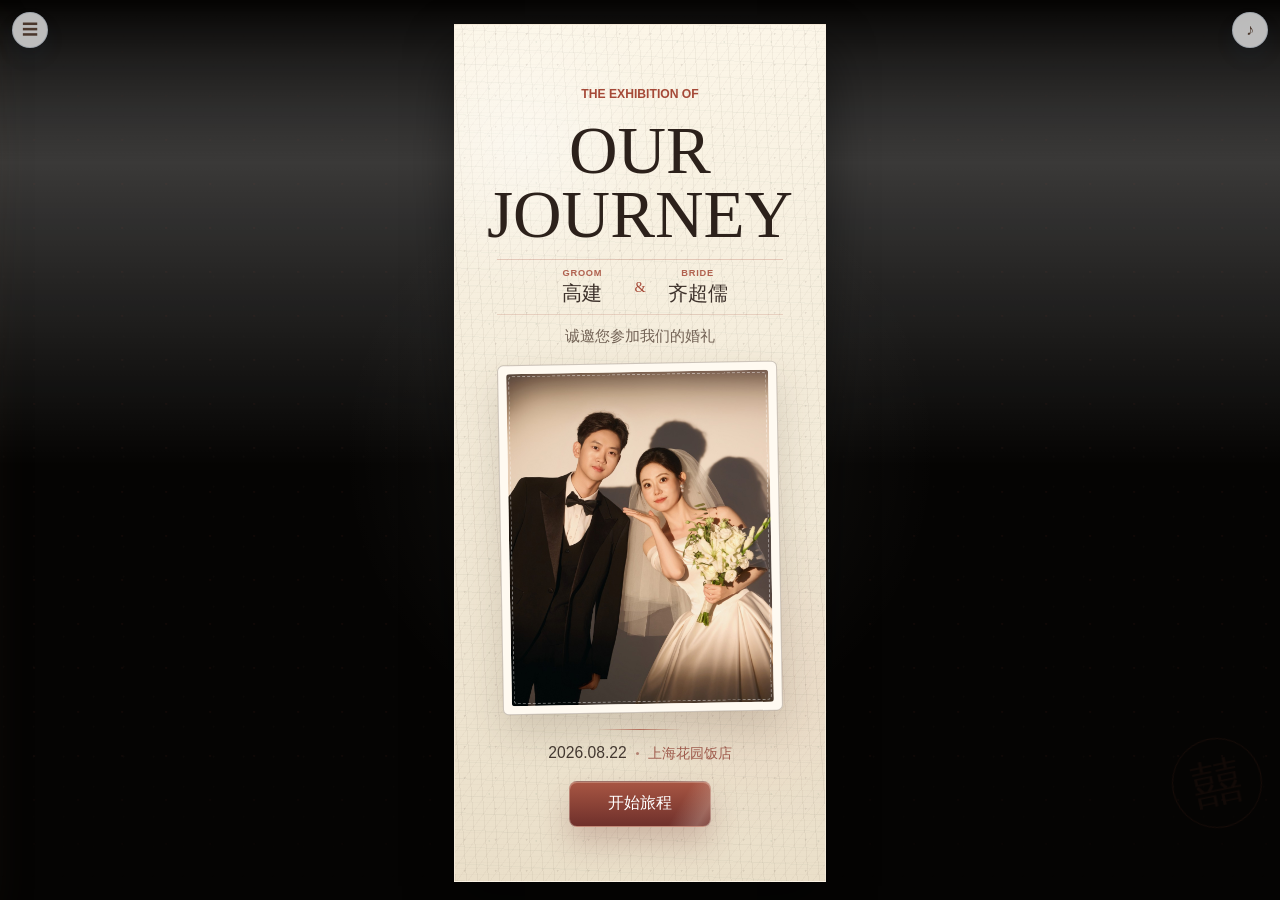
==== commit 0493dfeb: "feat: refine classic wedding invitation" ====
--- a/classic.html
+++ b/classic.html
@@ -3,7 +3,7 @@
   <head>
     <meta charset="utf-8" />
     <meta name="viewport" content="width=device-width, initial-scale=1, viewport-fit=cover" />
-    <title>经典版 · Wedding Experience</title>
+    <title>高建 &amp; 齐超儒 · Wedding Experience</title>
     <link rel="stylesheet" href="./styles.css" />
   </head>
   <body class="invite-page classic-page" data-mode="classic">
@@ -14,11 +14,7 @@
 
     <nav class="nav-drawer" aria-label="经典版导航">
       <a href="#welcome">首页</a>
-      <a href="#hall-01">展厅 01</a>
-      <a href="#hall-02">展厅 02</a>
-      <a href="#hall-03">展厅 03</a>
-      <a href="#hall-04">展厅 04</a>
-      <a href="#letter">给你的一封信</a>
+      <a href="#hall-01">放映厅</a>
       <a href="#ticket">Wedding Ticket</a>
       <a href="#rsvp">确认赴约</a>
     </nav>
@@ -28,163 +24,151 @@
         <div class="scene-inner cover-inner">
           <p class="eyebrow">The Exhibition of</p>
           <h1>Our Journey</h1>
-          <p class="cover-subtitle">一场关于我们的旅程</p>
-          <button class="cover-photo-frame photo-filled ripple-target" type="button" data-lightbox="封面婚纱照" data-caption="从这一张照片开始，进入我们的婚礼展览。" data-lightbox-src="./assets/封面.jpeg">
-            <img src="./assets/封面.jpeg" alt="封面婚纱照" />
-          </button>
+          <p class="cover-subtitle" aria-label="新郎高建，新娘齐超儒">
+            <span><small>Groom</small><b>高建</b></span>
+            <i aria-hidden="true">&amp;</i>
+            <span><small>Bride</small><b>齐超儒</b></span>
+          </p>
+          <p class="cover-invite-line">诚邀您参加我们的婚礼</p>
+          <figure class="cover-photo-frame photo-filled">
+            <img src="./assets/optimized/封面-display.jpg" alt="封面婚纱照" width="933" height="1400" fetchpriority="high" />
+          </figure>
           <div class="thin-rule"></div>
-          <time data-field="date">2026.08.22</time>
-          <button class="primary-button ripple-target" type="button" data-next="#hall-01">开始旅程</button>
-        </div>
-        <span class="scroll-hint">Scroll</span>
+          <p class="cover-meta"><time data-field="date">2026.08.22</time><span>上海花园饭店</span></p>
+          <button class="primary-button journey-button ripple-target" type="button" data-next="#hall-01" data-journey-start>开始旅程</button>
+        </div>
       </section>
 
       <section class="scene gallery-scene" id="hall-01">
-        <article class="scene-inner gallery-panel">
-          <header class="scene-heading">
-            <p>展厅 01</p>
-            <h2>酷酷的我们</h2>
-            <span>～</span>
+        <article class="scene-inner gallery-panel projector-panel projector-theater" data-projector>
+          <header class="scene-heading projector-heading">
+            <h2>爱的放映厅</h2>
           </header>
-          <p class="story-copy">一个人很酷，两个人刚刚好。把各自的棱角放在一起，就成了我们的默契。</p>
-          <div class="photo-collage photo-collage-three" aria-label="酷酷的我们照片集">
-            <button class="photo-frame photo-filled ripple-target" type="button" data-lightbox="酷酷的他" data-caption="他站在那里，像故事刚刚开场。" data-lightbox-src="./assets/酷男.jpeg">
-              <img src="./assets/酷男.jpeg" alt="酷酷的新郎单人照" />
-            </button>
-            <button class="photo-frame photo-filled ripple-target" type="button" data-lightbox="酷酷的她" data-caption="她一出现，画面就有了主角。" data-lightbox-src="./assets/酷女.jpeg">
-              <img src="./assets/酷女.jpeg" alt="酷酷的新娘单人照" />
-            </button>
-            <button class="photo-frame photo-filled ripple-target" type="button" data-lightbox="酷酷的我们" data-caption="两个人站在一起，连空气都变得笃定。" data-lightbox-src="./assets/酷两人.jpeg">
-              <img src="./assets/酷两人.jpeg" alt="新人酷感合照" />
-            </button>
+          <p class="story-copy">灯光暗下，胶片开始转动。那些酷酷的、明亮的、烟火里的瞬间，连成一段关于我们的短片。</p>
+          <div class="projector-gallery" aria-label="自动放映照片集">
+            <div class="projector-window projector-window-large" aria-label="连续播放胶片">
+              <div class="film-strip" data-projector-track>
+                <button class="film-frame photo-filled ripple-target is-active" type="button" data-projector-frame data-projector-index="0" data-lightbox="酷酷的他" data-caption="他站在那里，像故事刚刚开场。" data-lightbox-src="./assets/optimized/酷男-large.jpg">
+                  <img src="./assets/optimized/酷男-display.jpg" alt="酷酷的新郎单人照" width="933" height="1400" decoding="async" />
+                </button>
+                <button class="film-frame photo-filled ripple-target" type="button" data-projector-frame data-projector-index="1" data-lightbox="酷酷的她" data-caption="她一出现，画面就有了主角。" data-lightbox-src="./assets/optimized/酷女-large.jpg">
+                  <img src="./assets/optimized/酷女-display.jpg" alt="酷酷的新娘单人照" width="933" height="1400" decoding="async" />
+                </button>
+                <button class="film-frame film-frame-wide photo-filled ripple-target" type="button" data-projector-frame data-projector-index="2" data-lightbox="酷酷的我们" data-caption="两个人站在一起，连空气都变得笃定。" data-lightbox-src="./assets/optimized/酷两人-large.jpg">
+                  <img src="./assets/optimized/酷两人-display.jpg" alt="新人酷感合照" width="1400" height="933" decoding="async" />
+                </button>
+                <button class="film-frame photo-filled ripple-target" type="button" data-projector-frame data-projector-index="3" data-lightbox="一起奔向远方" data-caption="在开阔的地方，把快乐交给风。" data-lightbox-src="./assets/optimized/户外举手-large.jpg">
+                  <img src="./assets/optimized/户外举手-display.jpg" alt="新人户外举手合照" width="933" height="1400" decoding="async" />
+                </button>
+                <button class="film-frame film-frame-wide photo-filled ripple-target" type="button" data-projector-frame data-projector-index="4" data-lightbox="幸福定格" data-caption="这一刻的幸福，被温柔地留下来。" data-lightbox-src="./assets/optimized/幸福-large.jpg">
+                  <img src="./assets/optimized/幸福-display.jpg" alt="新人幸福合照" width="1400" height="933" decoding="async" />
+                </button>
+                <button class="film-frame photo-filled ripple-target" type="button" data-projector-frame data-projector-index="5" data-lightbox="烟火与约定" data-caption="在烟花前，把这一刻说成永远。" data-lightbox-src="./assets/optimized/烟花面对-large.jpg">
+                  <img src="./assets/optimized/烟花面对-display.jpg" alt="新人面对烟花合照" width="933" height="1400" decoding="async" />
+                </button>
+                <button class="film-frame photo-filled ripple-target" type="button" data-projector-frame data-projector-index="6" data-lightbox="蓝调烟火" data-caption="夜色和烟火，都成为这份约定的背景。" data-lightbox-src="./assets/optimized/烟花蓝调-large.jpg">
+                  <img src="./assets/optimized/烟花蓝调-display.jpg" alt="新人烟花蓝调合照" width="933" height="1400" decoding="async" />
+                </button>
+                <button class="film-frame photo-filled ripple-target" type="button" data-projector-frame data-projector-index="0" data-lightbox="酷酷的他" data-caption="他站在那里，像故事刚刚开场。" data-lightbox-src="./assets/optimized/酷男-large.jpg" aria-hidden="true" tabindex="-1">
+                  <img src="./assets/optimized/酷男-display.jpg" alt="" width="933" height="1400" decoding="async" />
+                </button>
+                <button class="film-frame photo-filled ripple-target" type="button" data-projector-frame data-projector-index="1" data-lightbox="酷酷的她" data-caption="她一出现，画面就有了主角。" data-lightbox-src="./assets/optimized/酷女-large.jpg" aria-hidden="true" tabindex="-1">
+                  <img src="./assets/optimized/酷女-display.jpg" alt="" width="933" height="1400" decoding="async" />
+                </button>
+                <button class="film-frame film-frame-wide photo-filled ripple-target" type="button" data-projector-frame data-projector-index="2" data-lightbox="酷酷的我们" data-caption="两个人站在一起，连空气都变得笃定。" data-lightbox-src="./assets/optimized/酷两人-large.jpg" aria-hidden="true" tabindex="-1">
+                  <img src="./assets/optimized/酷两人-display.jpg" alt="" width="1400" height="933" decoding="async" />
+                </button>
+                <button class="film-frame photo-filled ripple-target" type="button" data-projector-frame data-projector-index="3" data-lightbox="一起奔向远方" data-caption="在开阔的地方，把快乐交给风。" data-lightbox-src="./assets/optimized/户外举手-large.jpg" aria-hidden="true" tabindex="-1">
+                  <img src="./assets/optimized/户外举手-display.jpg" alt="" width="933" height="1400" decoding="async" />
+                </button>
+                <button class="film-frame film-frame-wide photo-filled ripple-target" type="button" data-projector-frame data-projector-index="4" data-lightbox="幸福定格" data-caption="这一刻的幸福，被温柔地留下来。" data-lightbox-src="./assets/optimized/幸福-large.jpg" aria-hidden="true" tabindex="-1">
+                  <img src="./assets/optimized/幸福-display.jpg" alt="" width="1400" height="933" decoding="async" />
+                </button>
+                <button class="film-frame photo-filled ripple-target" type="button" data-projector-frame data-projector-index="5" data-lightbox="烟火与约定" data-caption="在烟花前，把这一刻说成永远。" data-lightbox-src="./assets/optimized/烟花面对-large.jpg" aria-hidden="true" tabindex="-1">
+                  <img src="./assets/optimized/烟花面对-display.jpg" alt="" width="933" height="1400" decoding="async" />
+                </button>
+                <button class="film-frame photo-filled ripple-target" type="button" data-projector-frame data-projector-index="6" data-lightbox="蓝调烟火" data-caption="夜色和烟火，都成为这份约定的背景。" data-lightbox-src="./assets/optimized/烟花蓝调-large.jpg" aria-hidden="true" tabindex="-1">
+                  <img src="./assets/optimized/烟花蓝调-display.jpg" alt="" width="933" height="1400" decoding="async" />
+                </button>
+              </div>
+            </div>
           </div>
-          <footer class="scene-footer">
-            <span>1 / 4</span>
-            <div>
-              <button class="text-icon ripple-target" type="button" data-next="#welcome" aria-label="上一页">←</button>
-              <button class="text-icon ripple-target" type="button" data-next="#hall-02" aria-label="下一页">→</button>
-            </div>
-          </footer>
         </article>
-      </section>
-
-      <section class="scene gallery-scene" id="hall-02">
-        <article class="scene-inner gallery-panel">
-          <header class="scene-heading">
-            <p>展厅 02</p>
-            <h2>一起奔向远方</h2>
-            <span>～</span>
-          </header>
-          <p class="story-copy">风吹过的时候，我们把手举向天空，也把未来举得更高一点。</p>
-          <button class="photo-frame photo-filled ripple-target" type="button" data-lightbox="一起奔向远方" data-caption="在开阔的地方，把快乐交给风。" data-lightbox-src="./assets/户外举手.jpeg">
-            <img src="./assets/户外举手.jpeg" alt="新人户外举手合照" />
-          </button>
-          <footer class="scene-footer">
-            <span>2 / 4</span>
-            <div>
-              <button class="text-icon ripple-target" type="button" data-next="#hall-01" aria-label="上一页">←</button>
-              <button class="text-icon ripple-target" type="button" data-next="#hall-03" aria-label="下一页">→</button>
-            </div>
-          </footer>
-        </article>
-      </section>
-
-      <section class="scene gallery-scene" id="hall-03">
-        <article class="scene-inner gallery-panel">
-          <header class="scene-heading">
-            <p>展厅 03</p>
-            <h2>幸福定格</h2>
-            <span>～</span>
-          </header>
-          <p class="story-copy">有些瞬间不用多说，只要看见笑容，就知道答案是彼此。</p>
-          <button class="photo-frame photo-filled ripple-target" type="button" data-lightbox="幸福定格" data-caption="这一刻的幸福，被温柔地留下来。" data-lightbox-src="./assets/幸福.jpeg">
-            <img src="./assets/幸福.jpeg" alt="新人幸福合照" />
-          </button>
-          <footer class="scene-footer">
-            <span>3 / 4</span>
-            <div>
-              <button class="text-icon ripple-target" type="button" data-next="#hall-02" aria-label="上一页">←</button>
-              <button class="text-icon ripple-target" type="button" data-next="#hall-04" aria-label="下一页">→</button>
-            </div>
-          </footer>
-        </article>
-      </section>
-
-      <section class="scene gallery-scene" id="hall-04">
-        <article class="scene-inner gallery-panel">
-          <header class="scene-heading">
-            <p>展厅 04</p>
-            <h2>烟火与约定</h2>
-            <span>～</span>
-          </header>
-          <p class="story-copy">烟花升起的时候，我们面对彼此，也面对一个被点亮的明天。</p>
-          <div class="photo-collage photo-collage-two" aria-label="烟火与约定照片集">
-            <button class="photo-frame photo-filled ripple-target" type="button" data-lightbox="烟火与约定" data-caption="在烟花前，把这一刻说成永远。" data-lightbox-src="./assets/烟花面对.jpeg">
-              <img src="./assets/烟花面对.jpeg" alt="新人面对烟花合照" />
-            </button>
-            <button class="photo-frame photo-filled ripple-target" type="button" data-lightbox="蓝调烟火" data-caption="夜色和烟火，都成为这份约定的背景。" data-lightbox-src="./assets/烟花蓝调.jpeg">
-              <img src="./assets/烟花蓝调.jpeg" alt="新人烟花蓝调合照" />
-            </button>
-          </div>
-          <footer class="scene-footer">
-            <span>4 / 4</span>
-            <div>
-              <button class="text-icon ripple-target" type="button" data-next="#hall-03" aria-label="上一页">←</button>
-              <button class="text-icon ripple-target" type="button" data-next="#letter" aria-label="下一页">→</button>
-            </div>
-          </footer>
-        </article>
-      </section>
-
-      <section class="scene letter-scene" id="letter">
-        <div class="scene-inner letter-layout">
-          <p class="eyebrow">Personal Letter</p>
-          <article class="paper-letter">
-            <span class="stamp">0822</span>
-            <h2>亲爱的 <span data-guest-name>张三</span>：</h2>
-            <p>感谢你一直以来的陪伴，你的出现让我们的故事更加完整也更美好。</p>
-            <p>8 月 22 日，期待与你相见，一起见证我们的幸福时刻。</p>
-            <p>谢谢这一天，我们会带着爱，迎接新的篇章。</p>
-            <p class="signature">新郎 &amp; 新娘 ♡</p>
-          </article>
-          <button class="primary-button ripple-target" type="button" data-next="#ticket">查看邀请函</button>
-        </div>
       </section>
 
       <section class="scene ticket-scene" id="ticket">
         <div class="scene-inner ticket-layout">
-          <p class="eyebrow">Wedding Ticket</p>
-          <article class="ticket-card">
-            <aside>Admission Ticket</aside>
+          <p class="eyebrow">Wedding Invitation</p>
+          <article class="ticket-card formal-ticket invitation-card">
             <div class="ticket-main">
-              <p>To Our Wedding</p>
-              <h2>致 <span data-guest-name>张三</span></h2>
-              <div class="ticket-grid">
-                <span>Date</span>
-                <strong data-field="date">2026.08.22</strong>
-                <span>Time</span>
-                <strong data-field="time">17:30</strong>
-                <span>Venue</span>
-                <strong data-field="venue">杭州柏悦酒店 宴会厅 三层</strong>
-              </div>
-              <div class="countdown"><span data-countdown-days>--</span><small>Days</small></div>
+              <div class="invitation-overline">
+                <span>Formal Invite</span>
+                <span>No. 20260822</span>
+              </div>
+              <div class="couple-badges" aria-label="新人">
+                <figure>
+                  <img src="./assets/optimized/新郎小时候-avatar.jpg" alt="" width="640" height="480" decoding="async" />
+                  <figcaption>Groom<br />高建</figcaption>
+                </figure>
+                <span aria-hidden="true">♡</span>
+                <figure>
+                  <img src="./assets/optimized/新娘小时候-avatar.jpg" alt="" width="430" height="430" decoding="async" />
+                  <figcaption>Bride<br />齐超儒</figcaption>
+                </figure>
+              </div>
+              <div class="ticket-grid invitation-details invitation-details-refined">
+                <section class="detail-row">
+                  <span>Date</span>
+                  <strong data-field="date">2026.08.22</strong>
+                </section>
+                <section class="detail-row">
+                  <span>Venue</span>
+                  <strong data-field="venue">上海花园饭店 · 百花厅</strong>
+                </section>
+                <section class="detail-row">
+                  <span>Address</span>
+                  <strong data-field="address">上海市黄浦区茂名南路58号</strong>
+                </section>
+                <section class="detail-row">
+                  <span>Dresscode</span>
+                  <strong data-field="dresscode">白色 / 黑色 / 香槟色</strong>
+                </section>
+                <section class="detail-timeline" aria-label="婚礼时间轴">
+                  <span>Timeline</span>
+                  <ol>
+                    <li><time>17:00</time><strong>草坪仪式</strong></li>
+                    <li><time>18:00</time><strong>百花厅晚宴</strong></li>
+                  </ol>
+                </section>
+              </div>
+              <div class="countdown"><small>婚礼倒计时</small><strong><span data-countdown-days>--</span><em>Days</em></strong></div>
+              <div class="invitation-closing">
+                <p>诚邀你与我们共同见证这一日的鲜花、晚风与约定。</p>
+                <span>With love and gratitude</span>
+              </div>
+            </div>
+            <div class="handdrawn-flower" aria-hidden="true">
+              <span></span>
+              <span></span>
+              <span></span>
             </div>
             <div class="ticket-mark" aria-hidden="true"></div>
           </article>
-          <button class="primary-button ripple-target" type="button" data-next="#rsvp">确认赴约</button>
         </div>
       </section>
 
       <section class="scene rsvp-scene" id="rsvp">
         <div class="scene-inner form-layout">
-          <p class="eyebrow">RSVP</p>
+          <p class="eyebrow">Welcome to our wedding</p>
           <form class="rsvp-card" data-rsvp-form>
+            <p class="rsvp-kicker">[ 婚礼回执 ]</p>
             <h2>你能来参加我们的婚礼吗？</h2>
+            <p class="rsvp-note">You are the best for us</p>
             <div class="segmented" role="radiogroup" aria-label="是否出席">
               <label><input type="radio" name="attendance" value="yes" checked /> <span>我会出席</span></label>
               <label><input type="radio" name="attendance" value="no" /> <span>遗憾不能出席</span></label>
             </div>
-            <label class="field-label">宾客姓名<input name="name" type="text" value="张三" data-name-input /></label>
+            <label class="field-label">宾客姓名<input name="name" type="text" value="亲友" data-name-input /></label>
             <label class="field-label">携伴人数<select name="companions"><option>仅自己</option><option>携伴 1 人</option><option>携伴 2 人</option></select></label>
             <label class="field-label">祝福留言<textarea name="message" rows="4" placeholder="写下你对我们的祝福吧～"></textarea></label>
             <button class="primary-button ripple-target" type="submit">提交 ♥</button>
@@ -195,9 +179,21 @@
 
       <section class="scene ending-scene water-scene" id="ending">
         <div class="scene-inner ending-inner">
+          <p class="eyebrow">See You There</p>
           <h2>Every encounter creates a ripple.</h2>
-          <p>每一次相遇，都会激起一圈涟漪。</p>
-          <p>谢谢你，也成为了我们生命中的一圈涟漪。</p>
+          <figure class="cover-photo-frame ending-photo-frame photo-filled" aria-label="高建与齐超儒婚纱照">
+            <img src="./assets/optimized/双人结尾-display.jpg" alt="" width="933" height="1400" decoding="async" />
+          </figure>
+          <div class="thin-rule"></div>
+          <div class="ending-message">
+            <p>每一次相遇，都会激起一圈涟漪。</p>
+            <p>2026 年 8 月 22 日，上海花园饭店见。</p>
+          </div>
+          <div class="ending-details" aria-label="婚礼信息">
+            <span>2026.08.22</span>
+            <strong>Garden Hotel Shanghai</strong>
+            <small>Gao Jian &amp; Qi Chaoru</small>
+          </div>
         </div>
       </section>
     </main>
--- a/styles.css
+++ b/styles.css
@@ -160,6 +160,80 @@
   background: #f7fbff;
 }
 
+.classic-page {
+  --ink: #4a372c;
+  --ink-deep: #2c211b;
+  --blue: #7a5a42;
+  --blue-soft: #e5ece2;
+  --blue-pale: #f7f4ed;
+  --paper: #fbf6ea;
+  --paper-deep: #e6dac4;
+  --sage: #6f8373;
+  --seal: #8f3f32;
+  --stamp: #a54937;
+  --line: rgba(74, 55, 44, 0.18);
+  --shadow: 0 18px 42px rgba(70, 53, 39, 0.16);
+  --soft-shadow: 0 12px 26px rgba(70, 53, 39, 0.1);
+  background: #050403;
+  font-family: "Kaiti SC", "STKaiti", "Songti SC", "Noto Serif SC", Georgia, serif;
+}
+
+.classic-page::before,
+.classic-page::after {
+  content: "";
+  position: fixed;
+  inset: 0;
+  pointer-events: none;
+  z-index: 0;
+}
+
+.classic-page::before {
+  background:
+    radial-gradient(circle at 18% 28%, rgba(74, 55, 44, 0.1) 0 0.8px, transparent 1.2px),
+    radial-gradient(circle at 74% 18%, rgba(165, 73, 55, 0.075) 0 0.9px, transparent 1.4px),
+    radial-gradient(circle at 68% 76%, rgba(111, 131, 115, 0.09) 0 0.8px, transparent 1.3px),
+    repeating-linear-gradient(112deg, rgba(74, 55, 44, 0.026) 0 1px, transparent 1px 10px);
+  background-size: 28px 28px, 42px 42px, 56px 56px, 100% 100%;
+  mix-blend-mode: multiply;
+  opacity: 0.58;
+}
+
+.classic-page::after {
+  content: "囍";
+  inset: auto 18px 72px auto;
+  width: 88px;
+  height: 88px;
+  display: grid;
+  place-items: center;
+  border: 1px solid rgba(165, 73, 55, 0.12);
+  border-radius: 50%;
+  color: rgba(165, 73, 55, 0.08);
+  font-family: "Kaiti SC", "STKaiti", serif;
+  font-size: 3.15rem;
+  transform: rotate(-12deg);
+}
+
+.classic-page .screen-stack {
+  background: #050403;
+}
+
+.witness-page {
+  --ink: #53362f;
+  --ink-deep: #2f2420;
+  --blue: #9b554e;
+  --blue-soft: #e6d5ca;
+  --blue-pale: #fbf4ec;
+  --paper: #fbf1e4;
+  --paper-deep: #e8d5c2;
+  --sage: #74846f;
+  --seal: #a74f4a;
+  --stamp: #9b554e;
+  --line: rgba(83, 54, 47, 0.16);
+  --shadow: 0 18px 42px rgba(72, 47, 38, 0.16);
+  --soft-shadow: 0 12px 28px rgba(72, 47, 38, 0.1);
+  background: #fbf4ec;
+}
+
 .screen-stack {
   height: 100svh;
   overflow-y: auto;
@@ -191,6 +265,19 @@
   background-size: 44px 44px;
   mask-image: linear-gradient(180deg, transparent, black 18%, black 82%, transparent);
   z-index: -1;
+}
+
+.classic-page .scene {
+  background:
+    radial-gradient(circle at 50% 50%, rgba(255, 248, 232, 0.06), transparent 34%),
+    #050403;
+}
+
+.classic-page .scene::before {
+  background-image:
+    radial-gradient(circle at 50% 50%, rgba(255, 248, 232, 0.08) 0 0.7px, transparent 1px);
+  background-size: 34px 34px;
+  opacity: 0.36;
 }
 
 .scene-inner {
@@ -285,6 +372,48 @@
   display: none;
 }
 
+.classic-page .water-scene {
+  background:
+    radial-gradient(circle at 50% 50%, rgba(255, 248, 232, 0.08), transparent 38%),
+    #050403;
+}
+
+.classic-page .water-scene::before {
+  background:
+    radial-gradient(circle at 12% 22%, rgba(74, 55, 44, 0.08) 0 0.8px, transparent 1.4px),
+    radial-gradient(circle at 78% 18%, rgba(165, 73, 55, 0.07) 0 0.9px, transparent 1.4px),
+    linear-gradient(180deg, rgba(255, 255, 255, 0.34), transparent 52%);
+  background-size: 30px 30px, 44px 44px, 100% 100%;
+  opacity: 0.95;
+}
+
+.classic-page .cover-scene::after {
+  content: "";
+  position: absolute;
+  inset: 20px;
+  pointer-events: none;
+  border: 1px solid rgba(74, 55, 44, 0.05);
+  background:
+    linear-gradient(90deg, transparent, rgba(255, 255, 255, 0.18), transparent),
+    repeating-linear-gradient(0deg, rgba(255, 255, 255, 0.12) 0 1px, transparent 1px 12px);
+  mix-blend-mode: soft-light;
+  z-index: -1;
+}
+
+.classic-page .ending-scene::after {
+  content: "";
+  position: absolute;
+  inset: 20px;
+  pointer-events: none;
+  border: 1px solid rgba(74, 55, 44, 0.06);
+  background:
+    radial-gradient(circle at 76% 76%, rgba(165, 73, 55, 0.11), transparent 24%),
+    linear-gradient(90deg, transparent, rgba(255, 255, 255, 0.2), transparent),
+    repeating-linear-gradient(0deg, rgba(255, 255, 255, 0.11) 0 1px, transparent 1px 12px);
+  mix-blend-mode: soft-light;
+  z-index: -1;
+}
+
 .cover-inner {
   align-items: center;
   text-align: center;
@@ -294,8 +423,80 @@
 }
 
 .classic-page .cover-inner {
+  position: relative;
+  overflow: hidden;
   color: var(--ink-deep);
   text-shadow: none;
+  width: min(100%, 372px);
+  min-height: calc(100svh - 42px);
+  padding: 42px 26px 34px;
+  border: 1px solid rgba(250, 241, 226, 0.62);
+  background:
+    radial-gradient(circle at 18% 14%, rgba(255, 255, 255, 0.42), transparent 18%),
+    radial-gradient(circle at 82% 76%, rgba(165, 73, 55, 0.08), transparent 23%),
+    radial-gradient(circle at 31% 28%, rgba(74, 55, 44, 0.11) 0 0.7px, transparent 1.2px),
+    radial-gradient(circle at 73% 36%, rgba(111, 131, 115, 0.12) 0 0.65px, transparent 1.2px),
+    repeating-linear-gradient(86deg, rgba(74, 55, 44, 0.055) 0 1px, transparent 1px 11px),
+    repeating-linear-gradient(3deg, rgba(111, 131, 115, 0.048) 0 1px, transparent 1px 17px),
+    repeating-linear-gradient(126deg, rgba(74, 55, 44, 0.032) 0 1px, transparent 1px 9px),
+    linear-gradient(180deg, #fcf6e8, #eadfc9);
+  background-size: auto, auto, 31px 31px, 47px 47px, auto, auto, auto, auto;
+  box-shadow: 0 20px 46px rgba(0, 0, 0, 0.42);
+}
+
+.classic-page .cover-inner::before {
+  content: "";
+  position: absolute;
+  inset: 0;
+  pointer-events: none;
+  background:
+    linear-gradient(90deg, transparent, rgba(255, 255, 255, 0.22), transparent),
+    repeating-linear-gradient(0deg, rgba(74, 55, 44, 0.038) 0 1px, transparent 1px 6px),
+    repeating-linear-gradient(94deg, rgba(255, 255, 255, 0.18) 0 1px, transparent 1px 8px);
+  mix-blend-mode: multiply;
+  opacity: 0.42;
+}
+
+.classic-page .cover-inner::after {
+  content: "启程";
+  position: absolute;
+  right: 24px;
+  bottom: 46px;
+  width: 62px;
+  height: 62px;
+  display: grid;
+  place-items: center;
+  border: 2px solid rgba(165, 73, 55, 0.62);
+  border-radius: 50%;
+  color: rgba(165, 73, 55, 0.66);
+  font-family: "Kaiti SC", "STKaiti", serif;
+  font-size: 1.06rem;
+  line-height: 1;
+  opacity: 0;
+  pointer-events: none;
+  transform: rotate(-12deg) scale(1.6);
+  z-index: 2;
+}
+
+.classic-page .cover-scene.is-launching .cover-inner::after {
+  animation: journeyStamp 840ms cubic-bezier(0.17, 0.8, 0.26, 1) both;
+}
+
+.classic-page .cover-inner > * {
+  position: relative;
+  z-index: 3;
+}
+
+.classic-page .eyebrow {
+  color: var(--stamp);
+  font-family: "Avenir Next", "Helvetica Neue", Arial, sans-serif;
+  font-weight: 600;
+  text-transform: uppercase;
+}
+
+.classic-page h1,
+.classic-page h2 {
+  font-family: "Times New Roman", "Songti SC", "Noto Serif SC", "STSong", Georgia, serif;
 }
 
 .cover-inner h1 {
@@ -306,6 +507,64 @@
   text-transform: uppercase;
 }
 
+.classic-page .cover-inner .eyebrow {
+  margin-bottom: 6px;
+  font-size: 0.76rem;
+  font-weight: 800;
+}
+
+.classic-page .cover-inner h1 {
+  font-family: "Times New Roman", "Songti SC", "Noto Serif SC", "STSong", Georgia, serif;
+  font-size: clamp(2.7rem, 12.6vw, 4.2rem);
+  font-weight: 400;
+  letter-spacing: 0;
+  line-height: 0.95;
+  text-transform: uppercase;
+}
+
+.classic-page .cover-subtitle {
+  min-width: min(78vw, 286px);
+  padding: 8px 10px;
+  display: inline-flex;
+  align-items: center;
+  justify-content: center;
+  gap: 16px;
+  border-top: 1px solid rgba(165, 73, 55, 0.24);
+  border-bottom: 1px solid rgba(165, 73, 55, 0.18);
+  color: rgba(44, 33, 27, 0.92);
+  font-family: "Kaiti SC", "STKaiti", "Songti SC", serif;
+  line-height: 1.25;
+}
+
+.classic-page .cover-subtitle span {
+  min-width: 4.5em;
+  display: grid;
+  justify-items: center;
+  gap: 2px;
+}
+
+.classic-page .cover-subtitle small {
+  color: rgba(165, 73, 55, 0.86);
+  font-family: "Avenir Next", "Helvetica Neue", Arial, sans-serif;
+  font-size: 0.58rem;
+  font-weight: 700;
+  letter-spacing: 0.08em;
+  text-transform: uppercase;
+}
+
+.classic-page .cover-subtitle b {
+  font-family: "Songti SC", "Noto Serif SC", "STSong", Georgia, serif;
+  font-size: 1.24rem;
+  font-weight: 500;
+}
+
+.classic-page .cover-subtitle i {
+  color: var(--stamp);
+  font-family: Georgia, serif;
+  font-size: 0.9rem;
+  font-style: normal;
+}
+
 .cover-inner time,
 .accepted-layout time {
   margin: 4px 0 6px;
@@ -316,6 +575,48 @@
 .cover-subtitle {
   margin: 0;
   line-height: 1.6;
+}
+
+.cover-invite-line {
+  margin: 0;
+  color: rgba(74, 55, 44, 0.76);
+  font-family: "Kaiti SC", "STKaiti", "Songti SC", serif;
+  font-size: 0.92rem;
+  line-height: 1.35;
+}
+
+.cover-meta {
+  margin: 2px 0 6px;
+  display: inline-flex;
+  align-items: center;
+  justify-content: center;
+  gap: 9px;
+  color: rgba(44, 33, 27, 0.88);
+  font-family: "Avenir Next", "Helvetica Neue", Arial, sans-serif;
+  font-size: 0.98rem;
+  line-height: 1.2;
+}
+
+.cover-meta time {
+  margin: 0;
+  font-size: inherit;
+}
+
+.cover-meta span {
+  display: inline-flex;
+  align-items: center;
+  gap: 9px;
+  color: rgba(143, 63, 50, 0.82);
+  font-family: "Kaiti SC", "STKaiti", "Songti SC", serif;
+  font-size: 0.9rem;
+}
+
+.cover-meta span::before {
+  content: "";
+  width: 3px;
+  height: 3px;
+  border-radius: 50%;
+  background: rgba(143, 63, 50, 0.56);
 }
 
 .cover-photo-frame {
@@ -343,6 +644,27 @@
   background: #fff;
 }
 
+.classic-page .cover-photo-frame {
+  padding: 8px;
+  border-color: rgba(74, 55, 44, 0.28);
+  background: #fffaf1;
+  box-shadow:
+    0 18px 38px rgba(70, 53, 39, 0.18),
+    inset 0 0 0 8px #fffaf1;
+  transform: rotate(-1deg);
+}
+
+.classic-page .cover-photo-frame.photo-filled {
+  background: #fffaf1;
+}
+
+.classic-page .cover-photo-frame img {
+  inset: 8px;
+  width: calc(100% - 16px);
+  height: calc(100% - 16px);
+  border-radius: 3px;
+}
+
 .cover-photo-frame::before {
   content: "";
   position: absolute;
@@ -357,7 +679,8 @@
 }
 
 .cover-photo-frame img,
-.photo-frame img {
+.photo-frame img,
+.film-frame img {
   width: 100%;
   height: 100%;
   display: block;
@@ -392,19 +715,10 @@
   opacity: 0.42;
 }
 
-.scroll-hint {
-  position: absolute;
-  bottom: calc(env(safe-area-inset-bottom) + 14px);
-  left: 50%;
-  transform: translateX(-50%);
-  color: rgba(255, 255, 255, 0.92);
-  font-family: "Avenir Next", "Helvetica Neue", Arial, sans-serif;
-  font-size: 0.72rem;
-  text-transform: uppercase;
-}
-
-.classic-page .scroll-hint {
-  color: var(--ink);
+.classic-page .thin-rule {
+  width: 88px;
+  background: linear-gradient(90deg, transparent, var(--stamp), transparent);
+  opacity: 0.72;
 }
 
 .primary-button,
@@ -424,6 +738,79 @@
   align-self: center;
 }
 
+.classic-page .primary-button {
+  background: linear-gradient(180deg, #9b4b3a, #6e3029);
+  box-shadow: 0 12px 28px rgba(110, 48, 41, 0.2);
+}
+
+.journey-button {
+  isolation: isolate;
+  min-width: 142px;
+}
+
+.classic-page .journey-button {
+  border: 1px solid rgba(255, 248, 232, 0.32);
+  background:
+    linear-gradient(120deg, transparent 0 34%, rgba(255, 248, 232, 0.24) 42%, transparent 50%),
+    linear-gradient(180deg, #a85643, #6f302b);
+  background-size: 240% 100%, 100% 100%;
+  box-shadow:
+    0 16px 30px rgba(110, 48, 41, 0.24),
+    inset 0 1px 0 rgba(255, 248, 232, 0.26);
+  transition: transform 180ms ease, box-shadow 180ms ease, background-position 600ms ease;
+}
+
+.classic-page .journey-button:hover,
+.classic-page .journey-button:focus-visible {
+  transform: translateY(-2px);
+  background-position: 100% 0, 0 0;
+  box-shadow:
+    0 20px 36px rgba(110, 48, 41, 0.3),
+    inset 0 1px 0 rgba(255, 248, 232, 0.32);
+}
+
+.classic-page .journey-button.is-active {
+  animation: journeyPress 720ms ease both;
+}
+
+.classic-page .journey-button::before,
+.classic-page .journey-button::after {
+  content: "";
+  position: absolute;
+  inset: 0;
+  pointer-events: none;
+  border-radius: inherit;
+  opacity: 0;
+}
+
+.classic-page .journey-button::before {
+  inset: 1px;
+  background: linear-gradient(120deg, transparent 22%, rgba(255, 248, 232, 0.3) 42%, transparent 62%);
+  transform: translateX(-120%);
+}
+
+.classic-page .journey-button::after {
+  inset: -16px;
+  background:
+    radial-gradient(circle at 16% 34%, rgba(255, 248, 232, 0.82) 0 2px, transparent 3px),
+    radial-gradient(circle at 76% 20%, rgba(240, 185, 167, 0.72) 0 2px, transparent 3px),
+    radial-gradient(circle at 82% 78%, rgba(255, 248, 232, 0.68) 0 2px, transparent 3px),
+    radial-gradient(circle at 32% 82%, rgba(240, 185, 167, 0.58) 0 2px, transparent 3px);
+  transform: translateY(8px) scale(0.7);
+}
+
+.classic-page .journey-button.is-launching::before {
+  animation: journeyButtonGleam 620ms ease-out both;
+}
+
+.classic-page .journey-button.is-launching::after {
+  animation: journeySparkles 820ms ease-out both;
+}
+
+.classic-page .cover-scene.is-launching .cover-photo-frame {
+  animation: coverPhotoLift 760ms ease both;
+}
+
 .text-icon {
   width: 40px;
   height: 36px;
@@ -490,6 +877,15 @@
   box-shadow: var(--soft-shadow);
 }
 
+.classic-page .gallery-panel {
+  border-color: rgba(74, 55, 44, 0.16);
+  background:
+    linear-gradient(180deg, rgba(255, 251, 243, 0.88), rgba(241, 234, 218, 0.94)),
+    radial-gradient(circle at 12% 16%, rgba(111, 131, 115, 0.16), transparent 25%),
+    radial-gradient(circle at 88% 7%, rgba(165, 73, 55, 0.1), transparent 25%);
+  box-shadow: var(--soft-shadow);
+}
+
 .story-copy {
   max-width: 18em;
   margin: 0 0 24px;
@@ -519,6 +915,12 @@
   background: #fff;
 }
 
+.classic-page .photo-frame.photo-filled {
+  border-color: rgba(74, 55, 44, 0.18);
+  background: #fffaf1;
+  box-shadow: 0 14px 26px rgba(70, 53, 39, 0.12);
+}
+
 .photo-frame.photo-filled > img {
   position: absolute;
   inset: 0;
@@ -566,12 +968,151 @@
   font-size: 0.85rem;
 }
 
-.scene-footer {
-  margin-top: 24px;
+.projector-panel {
+  width: min(100%, 520px);
+  padding-top: 24px;
+  padding-bottom: 28px;
+  overflow: hidden;
+}
+
+.projector-theater {
+  color: #f8efe0;
+  border-color: rgba(44, 33, 27, 0.32);
+  background:
+    linear-gradient(180deg, rgba(57, 43, 35, 0.96), rgba(36, 28, 24, 0.98)),
+    repeating-linear-gradient(90deg, rgba(248, 239, 224, 0.04) 0 1px, transparent 1px 12px);
+  box-shadow: 0 22px 50px rgba(44, 33, 27, 0.28);
+}
+
+.classic-page .projector-theater {
+  border-color: rgba(44, 33, 27, 0.34);
+  background:
+    linear-gradient(180deg, rgba(57, 43, 35, 0.96), rgba(36, 28, 24, 0.98)),
+    repeating-linear-gradient(90deg, rgba(248, 239, 224, 0.04) 0 1px, transparent 1px 12px);
+  box-shadow: 0 22px 50px rgba(44, 33, 27, 0.28);
+}
+
+.projector-theater .scene-heading h2,
+.projector-theater .story-copy {
+  color: #fff8ec;
+}
+
+.projector-theater .scene-heading p,
+.projector-theater .scene-heading span {
+  color: #f0b9a7;
+}
+
+.projector-panel .scene-heading {
+  margin-bottom: 8px;
+  text-align: center;
+}
+
+.projector-panel .story-copy {
+  max-width: 21em;
+  margin: 0 auto 14px;
+  line-height: 1.55;
+  text-align: center;
+}
+
+.projector-gallery {
+  position: relative;
+  width: 100%;
+  margin: 2px 0 0;
+  padding: 0;
+  overflow: hidden;
+}
+
+.projector-window {
+  position: relative;
+  overflow: hidden;
+  margin: 0 -20px;
+  padding: 22px 0;
+  border-block: 1px solid rgba(74, 55, 44, 0.18);
+  background:
+    linear-gradient(90deg, rgba(248, 239, 224, 0.08), transparent 8%, transparent 92%, rgba(248, 239, 224, 0.08)),
+    #16100d;
+}
+
+.projector-window-large {
+  box-shadow:
+    inset 0 18px 26px rgba(0, 0, 0, 0.28),
+    inset 0 -18px 26px rgba(0, 0, 0, 0.28),
+    0 18px 34px rgba(0, 0, 0, 0.26);
+}
+
+.projector-window::before,
+.projector-window::after {
+  content: "";
+  position: absolute;
+  left: 0;
+  right: 0;
+  height: 10px;
+  background:
+    repeating-linear-gradient(90deg, #f8efe0 0 10px, transparent 10px 18px);
+  opacity: 0.9;
+  z-index: 2;
+}
+
+.projector-window::before {
+  top: 0;
+}
+
+.projector-window::after {
+  bottom: 0;
+}
+
+.film-strip {
+  --film-gap: 20px;
   display: flex;
-  align-items: center;
-  justify-content: space-between;
-  font-family: "Avenir Next", "Helvetica Neue", Arial, sans-serif;
+  gap: var(--film-gap);
+  width: max-content;
+  padding-inline: 28px;
+  animation: filmProjector 40s linear infinite;
+  will-change: transform;
+}
+
+.projector-gallery:hover .film-strip {
+  animation-play-state: paused;
+}
+
+.film-frame {
+  position: relative;
+  overflow: hidden;
+  width: min(78vw, 312px);
+  aspect-ratio: 4 / 5;
+  padding: 0;
+  flex: 0 0 auto;
+  border: 9px solid #fff8ec;
+  border-radius: 3px;
+  background: #fff8ec;
+  color: inherit;
+  box-shadow: 0 14px 24px rgba(0, 0, 0, 0.34);
+  opacity: 0.9;
+  transition: opacity 180ms ease, transform 180ms ease;
+}
+
+.film-frame-wide {
+  width: min(92vw, 380px);
+}
+
+.film-frame.is-active,
+.film-frame:hover {
+  opacity: 1;
+  transform: translateY(-2px);
+}
+
+.film-frame.is-active {
+  box-shadow:
+    0 0 0 2px rgba(240, 185, 167, 0.86),
+    0 16px 28px rgba(0, 0, 0, 0.36);
+}
+
+.film-frame::after {
+  content: "";
+  position: absolute;
+  inset: 0;
+  pointer-events: none;
+  background: linear-gradient(180deg, rgba(255, 244, 220, 0.12), transparent 34%, rgba(44, 33, 27, 0.16));
 }
 
 .letter-layout,
@@ -608,6 +1149,56 @@
   animation: paperFloat 5s ease-in-out infinite alternate;
 }
 
+.classic-page .paper-letter,
+.classic-page .rsvp-card {
+  border-color: rgba(74, 55, 44, 0.18);
+  background:
+    radial-gradient(circle at 18% 15%, rgba(255, 255, 255, 0.55), transparent 23%),
+    radial-gradient(circle at 82% 82%, rgba(165, 73, 55, 0.08), transparent 24%),
+    repeating-linear-gradient(88deg, rgba(74, 55, 44, 0.03) 0 1px, transparent 1px 12px),
+    repeating-linear-gradient(2deg, rgba(111, 131, 115, 0.024) 0 1px, transparent 1px 18px),
+    #fbf6ea;
+  box-shadow: 0 22px 48px rgba(0, 0, 0, 0.34);
+}
+
+.formal-letter {
+  padding: 44px 28px 34px;
+}
+
+.formal-letter::before,
+.formal-letter::after {
+  content: "";
+  position: absolute;
+  left: 28px;
+  right: 28px;
+  height: 10px;
+  border-block: 1px solid rgba(165, 73, 55, 0.22);
+  pointer-events: none;
+}
+
+.formal-letter::before {
+  top: 22px;
+}
+
+.formal-letter::after {
+  bottom: 20px;
+}
+
+.happiness-mark {
+  position: absolute;
+  top: 28px;
+  right: 28px;
+  width: 58px;
+  height: 58px;
+  display: grid;
+  place-items: center;
+  border: 1px solid rgba(165, 73, 55, 0.28);
+  border-radius: 50%;
+  color: rgba(165, 73, 55, 0.38);
+  font-size: 2rem;
+  transform: rotate(12deg);
+}
+
 .paper-letter h2 {
   margin: 0 0 18px;
   color: var(--ink-deep);
@@ -635,13 +1226,21 @@
   transform: rotate(7deg);
 }
 
+.formal-letter .stamp {
+  top: auto;
+  right: 28px;
+  bottom: 28px;
+  border-color: rgba(165, 73, 55, 0.38);
+  color: var(--stamp);
+}
+
 .ticket-card {
   position: relative;
   width: 100%;
   min-height: 310px;
-  margin: 10px 0 26px;
-  display: grid;
-  grid-template-columns: 54px 1fr;
+  margin: 12px 0 24px;
+  display: grid;
+  grid-template-columns: 72px 1fr;
   overflow: hidden;
   border: 1px solid rgba(22, 59, 103, 0.16);
   border-radius: var(--radius);
@@ -649,6 +1248,79 @@
     radial-gradient(circle at 84% 22%, rgba(166, 208, 233, 0.58), transparent 18%),
     linear-gradient(180deg, #fff, #f7f1e6);
   box-shadow: var(--shadow);
+}
+
+.classic-page .ticket-layout {
+  width: min(100%, 380px);
+  min-height: calc(100svh - 32px);
+  justify-content: stretch;
+}
+
+.classic-page .form-layout {
+  width: min(100%, 380px);
+  min-height: calc(100svh - 32px);
+  justify-content: stretch;
+}
+
+.classic-page .ticket-scene .scene-inner {
+  padding-top: 24px;
+  padding-bottom: 18px;
+}
+
+.classic-page .rsvp-scene .scene-inner {
+  padding-top: 24px;
+  padding-bottom: 18px;
+}
+
+.classic-page .ticket-layout > .eyebrow {
+  margin-bottom: 12px;
+  color: rgba(74, 55, 44, 0.72);
+  font-family: "Avenir Next", "Helvetica Neue", Arial, sans-serif;
+  font-weight: 700;
+}
+
+.classic-page .ticket-card {
+  flex: 1;
+  width: 100%;
+  min-height: 0;
+  display: block;
+  border: 1px solid rgba(250, 241, 226, 0.58);
+  background:
+    radial-gradient(circle at 84% 13%, rgba(165, 73, 55, 0.09), transparent 16%),
+    radial-gradient(circle at 16% 78%, rgba(111, 131, 115, 0.11), transparent 20%),
+    repeating-linear-gradient(88deg, rgba(74, 55, 44, 0.03) 0 1px, transparent 1px 11px),
+    repeating-linear-gradient(2deg, rgba(111, 131, 115, 0.024) 0 1px, transparent 1px 17px),
+    linear-gradient(180deg, #fbf7ea, #efe5d3);
+  box-shadow:
+    0 24px 54px rgba(0, 0, 0, 0.42),
+    inset 0 0 0 1px rgba(255, 255, 255, 0.46);
+}
+
+.classic-page .ticket-card::before {
+  content: "";
+  position: absolute;
+  inset: 16px;
+  border: 1px solid rgba(143, 63, 50, 0.16);
+  border-radius: calc(var(--radius) - 2px);
+  pointer-events: none;
+}
+
+.classic-page .ticket-card::after {
+  content: "INVITE";
+  position: absolute;
+  right: 24px;
+  top: 23px;
+  width: 66px;
+  height: 66px;
+  display: grid;
+  place-items: center;
+  border: 1px solid rgba(165, 73, 55, 0.28);
+  border-radius: 50%;
+  color: rgba(165, 73, 55, 0.42);
+  font-family: "Avenir Next", "Helvetica Neue", Arial, sans-serif;
+  font-size: 0.62rem;
+  font-weight: 700;
+  transform: rotate(-12deg);
 }
 
 .ticket-card aside {
@@ -667,50 +1339,344 @@
   text-align: left;
 }
 
+.formal-ticket .ticket-main {
+  padding: 32px 24px 30px;
+}
+
+.classic-page .invitation-card .ticket-main {
+  position: relative;
+  z-index: 1;
+  min-height: 100%;
+  padding: clamp(26px, 4.4svh, 42px) 28px clamp(24px, 3.8svh, 38px);
+  display: flex;
+  flex-direction: column;
+  justify-content: space-between;
+}
+
 .ticket-main p {
   margin: 0 0 10px;
   font-family: "Avenir Next", "Helvetica Neue", Arial, sans-serif;
   text-transform: uppercase;
 }
 
+.classic-page .ticket-main p {
+  color: var(--stamp);
+  font-size: 0.72rem;
+  font-weight: 600;
+}
+
 .ticket-main h2 {
   margin: 0 0 22px;
   font-size: 1.5rem;
 }
 
+.formal-ticket .ticket-main h2 {
+  padding-bottom: 12px;
+  border-bottom: 1px solid rgba(74, 55, 44, 0.14);
+  font-size: 1.55rem;
+}
+
+.invitation-overline {
+  width: calc(100% - 84px);
+  display: flex;
+  flex-wrap: wrap;
+  gap: 8px 14px;
+  align-items: center;
+  justify-content: space-between;
+  color: rgba(74, 55, 44, 0.58);
+  font-family: "Avenir Next", "Helvetica Neue", Arial, sans-serif;
+  font-size: 0.62rem;
+  font-weight: 700;
+  text-transform: uppercase;
+}
+
+.invitation-overline::after {
+  content: "";
+  flex: 1 0 58px;
+  height: 1px;
+  background: linear-gradient(90deg, rgba(165, 73, 55, 0.32), transparent);
+}
+
+.classic-page .ticket-main .invitation-copy {
+  max-width: 17em;
+  margin: 0 0 12px;
+  color: rgba(74, 55, 44, 0.72);
+  font-family: "Kaiti SC", "STKaiti", "Songti SC", serif;
+  font-size: 0.96rem;
+  font-weight: 400;
+  line-height: 1.7;
+  text-transform: none;
+}
+
+.couple-badges {
+  margin: clamp(16px, 2.8svh, 28px) 0;
+  display: grid;
+  grid-template-columns: minmax(68px, 1fr) auto minmax(68px, 1fr);
+  align-items: center;
+  justify-content: center;
+  gap: clamp(18px, 7vw, 46px);
+  padding-inline: 16px;
+}
+
+.couple-badges figure {
+  margin: 0;
+  display: grid;
+  gap: 5px;
+  justify-items: center;
+  color: rgba(44, 33, 27, 0.82);
+  font-size: 0.72rem;
+  line-height: 1.35;
+  text-align: center;
+}
+
+.couple-badges img {
+  width: 56px;
+  height: 56px;
+  display: block;
+  border: 1px solid rgba(74, 55, 44, 0.24);
+  border-radius: 50%;
+  object-fit: cover;
+  object-position: center;
+  filter: sepia(0.08) saturate(0.86);
+}
+
+.couple-badges figure:nth-child(1) img {
+  object-position: 54% 42%;
+}
+
+.couple-badges figure:nth-child(3) img {
+  object-position: center;
+}
+
+.couple-badges > span {
+  color: var(--stamp);
+  font-family: Georgia, serif;
+  font-size: 1.12rem;
+}
+
 .ticket-grid {
   display: grid;
-  grid-template-columns: 74px 1fr;
+  grid-template-columns: 82px 1fr;
   gap: 10px 12px;
   align-items: baseline;
 }
 
-.ticket-grid span {
+.invitation-details {
+  position: relative;
+  grid-template-columns: 1fr;
+  gap: 0;
+  padding: clamp(10px, 1.8svh, 18px) 0 0;
+  border-top: 1px solid rgba(74, 55, 44, 0.12);
+  border-bottom: 0;
+}
+
+.invitation-details::before,
+.invitation-details::after {
+  content: "";
+  position: absolute;
+  left: -8px;
+  right: -8px;
+  height: 1px;
+  background: linear-gradient(90deg, transparent, rgba(111, 131, 115, 0.34), transparent);
+}
+
+.invitation-details::before {
+  top: 4px;
+}
+
+.invitation-details::after {
+  bottom: 4px;
+}
+
+.invitation-details div,
+.invitation-details section {
+  display: grid;
+  grid-template-columns: 82px 1fr;
+  gap: 12px;
+  padding: clamp(6px, 1.15svh, 10px) 0;
+  align-items: baseline;
+}
+
+.invitation-details div + div,
+.invitation-details section + section {
+  border-top: 1px dashed rgba(74, 55, 44, 0.12);
+}
+
+.ticket-grid span,
+.invitation-details span {
   color: rgba(22, 59, 103, 0.64);
   font-family: "Avenir Next", "Helvetica Neue", Arial, sans-serif;
   font-size: 0.78rem;
   text-transform: uppercase;
 }
 
-.ticket-grid strong {
+.classic-page .invitation-details span {
+  color: rgba(143, 63, 50, 0.82);
+  font-size: 0.64rem;
+  font-weight: 700;
+}
+
+.ticket-grid strong,
+.invitation-details strong {
   font-weight: 500;
 }
 
+.classic-page .ticket-grid strong,
+.classic-page .invitation-details strong {
+  color: var(--ink-deep);
+}
+
+.classic-page .invitation-details strong {
+  color: rgba(44, 33, 27, 0.9);
+  font-family: "Songti SC", "Noto Serif SC", "STSong", Georgia, serif;
+  font-size: 0.95rem;
+  line-height: 1.42;
+}
+
+.invitation-details-refined .detail-row strong {
+  font-weight: 500;
+}
+
+.detail-timeline {
+  grid-template-columns: 1fr;
+  gap: 8px;
+  align-items: start;
+  padding-top: 8px;
+  padding-bottom: 10px;
+}
+
+.detail-timeline ol {
+  position: relative;
+  margin: 0;
+  padding: 2px 0 0 0;
+  display: grid;
+  gap: 9px;
+  list-style: none;
+}
+
+.detail-timeline ol::before {
+  content: "";
+  position: absolute;
+  top: 16px;
+  bottom: 16px;
+  left: 7px;
+  width: 1px;
+  background: rgba(165, 73, 55, 0.24);
+}
+
+.detail-timeline li {
+  position: relative;
+  display: grid;
+  grid-template-columns: 76px minmax(0, 1fr);
+  gap: 14px;
+  align-items: center;
+  min-height: 28px;
+  padding-left: 22px;
+}
+
+.detail-timeline li::before {
+  content: "";
+  position: absolute;
+  left: 3px;
+  width: 9px;
+  height: 9px;
+  border: 1px solid rgba(165, 73, 55, 0.55);
+  border-radius: 50%;
+  background: #fbf6ea;
+}
+
+.detail-timeline time {
+  color: var(--stamp);
+  font-family: Georgia, "Times New Roman", serif;
+  font-size: 0.88rem;
+  font-weight: 700;
+  white-space: nowrap;
+}
+
+.classic-page .detail-timeline strong {
+  font-size: 0.92rem;
+  line-height: 1.35;
+}
+
 .countdown {
-  margin-top: 24px;
+  margin-top: 22px;
   display: flex;
   align-items: baseline;
   gap: 9px;
   color: var(--ink-deep);
 }
 
+.classic-page .invitation-card .countdown {
+  position: relative;
+  left: auto;
+  bottom: auto;
+  margin: clamp(8px, 1.8svh, 18px) 0 0;
+  padding: clamp(8px, 1.4svh, 14px) 0 0;
+  display: grid;
+  grid-template-columns: 82px 1fr;
+  gap: 12px;
+  align-items: baseline;
+  border-top: 1px dashed rgba(74, 55, 44, 0.12);
+  color: rgba(74, 55, 44, 0.74);
+}
+
 .countdown span {
   font-family: Georgia, serif;
   font-size: 2.6rem;
 }
 
+.classic-page .invitation-card .countdown span {
+  color: var(--stamp);
+  font-size: 2.1rem;
+  line-height: 1;
+}
+
 .countdown small {
   font-family: "Avenir Next", "Helvetica Neue", Arial, sans-serif;
+  text-transform: uppercase;
+}
+
+.classic-page .invitation-card .countdown small {
+  color: rgba(143, 63, 50, 0.82);
+  font-size: 0.64rem;
+  font-weight: 800;
+}
+
+.classic-page .invitation-card .countdown strong {
+  display: flex;
+  align-items: baseline;
+  gap: 6px;
+  font-weight: 500;
+}
+
+.countdown em {
+  font-family: "Avenir Next", "Helvetica Neue", Arial, sans-serif;
+  font-style: normal;
+  text-transform: uppercase;
+}
+
+.invitation-closing {
+  margin-top: clamp(12px, 3svh, 30px);
+  padding: clamp(12px, 2svh, 20px) 12px 0;
+  border-top: 1px dashed rgba(74, 55, 44, 0.12);
+  text-align: center;
+}
+
+.invitation-closing p {
+  margin: 0 auto 8px;
+  max-width: 19em;
+  color: rgba(74, 55, 44, 0.74);
+  font-family: "Kaiti SC", "STKaiti", "Songti SC", serif;
+  font-size: 0.86rem;
+  line-height: 1.65;
+  text-transform: none;
+}
+
+.invitation-closing span {
+  color: rgba(143, 63, 50, 0.72);
+  font-family: "Avenir Next", "Helvetica Neue", Arial, sans-serif;
+  font-size: 0.6rem;
+  font-weight: 800;
   text-transform: uppercase;
 }
 
@@ -724,6 +1690,15 @@
   border-radius: 50%;
 }
 
+.classic-page .ticket-mark {
+  right: -20px;
+  bottom: -22px;
+  width: 136px;
+  height: 136px;
+  border-color: rgba(165, 73, 55, 0.18);
+  transform: rotate(16deg);
+}
+
 .ticket-mark::before,
 .ticket-mark::after {
   content: "";
@@ -736,6 +1711,96 @@
 .ticket-mark::after {
   inset: 30px;
   background: var(--blue);
+}
+
+.classic-page .ticket-mark::before {
+  inset: 18px;
+  border-color: rgba(165, 73, 55, 0.13);
+}
+
+.classic-page .ticket-mark::after {
+  content: "Garden Hotel";
+  inset: 44px 22px auto;
+  height: auto;
+  border: 0;
+  background: transparent;
+  color: rgba(165, 73, 55, 0.34);
+  font-family: "Avenir Next", "Helvetica Neue", Arial, sans-serif;
+  font-size: 0.62rem;
+  font-weight: 700;
+  text-align: center;
+  text-transform: uppercase;
+}
+
+.handdrawn-flower {
+  position: absolute;
+  right: 34px;
+  bottom: 108px;
+  width: 94px;
+  height: 118px;
+  pointer-events: none;
+  opacity: 0.78;
+  transform: rotate(-8deg);
+}
+
+.handdrawn-flower::before,
+.handdrawn-flower::after {
+  content: "";
+  position: absolute;
+  border: 1px solid rgba(111, 131, 115, 0.54);
+}
+
+.handdrawn-flower::before {
+  left: 42px;
+  bottom: 2px;
+  width: 38px;
+  height: 104px;
+  border-top: 0;
+  border-right: 0;
+  border-bottom: 0;
+  border-radius: 50%;
+  transform: rotate(10deg);
+}
+
+.handdrawn-flower::after {
+  left: 32px;
+  bottom: 35px;
+  width: 44px;
+  height: 18px;
+  border-color: rgba(165, 73, 55, 0.22);
+  border-radius: 50%;
+  transform: rotate(22deg);
+}
+
+.handdrawn-flower span {
+  position: absolute;
+  border: 1px solid rgba(111, 131, 115, 0.58);
+  border-radius: 50% 50% 50% 0;
+  transform-origin: bottom left;
+}
+
+.handdrawn-flower span:nth-child(1) {
+  left: 30px;
+  top: 18px;
+  width: 28px;
+  height: 20px;
+  transform: rotate(-28deg);
+}
+
+.handdrawn-flower span:nth-child(2) {
+  left: 48px;
+  top: 38px;
+  width: 34px;
+  height: 20px;
+  transform: rotate(18deg);
+}
+
+.handdrawn-flower span:nth-child(3) {
+  left: 18px;
+  top: 54px;
+  width: 27px;
+  height: 18px;
+  transform: rotate(-58deg);
 }
 
 .rsvp-card,
@@ -751,11 +1816,58 @@
   font-size: 1.25rem;
 }
 
+.classic-page .rsvp-card {
+  position: relative;
+  overflow: hidden;
+  flex: 1;
+  min-height: 0;
+  padding: clamp(28px, 4.4svh, 44px) 22px clamp(24px, 3.8svh, 38px);
+  display: flex;
+  flex-direction: column;
+  justify-content: space-between;
+  border-color: rgba(250, 241, 226, 0.58);
+}
+
+.classic-page .rsvp-card::before {
+  content: "";
+  position: absolute;
+  inset: 14px;
+  pointer-events: none;
+  border: 1px solid rgba(143, 63, 50, 0.12);
+}
+
+.rsvp-kicker,
+.rsvp-note {
+  margin: 0;
+  text-align: center;
+}
+
+.classic-page .rsvp-kicker {
+  color: rgba(74, 55, 44, 0.64);
+  font-size: 0.75rem;
+}
+
+.classic-page .rsvp-card h2 {
+  margin: 8px 0 4px;
+  color: var(--stamp);
+  font-family: "Avenir Next", "Helvetica Neue", Arial, sans-serif;
+  font-size: 0.9rem;
+  font-weight: 800;
+  text-transform: uppercase;
+}
+
+.classic-page .rsvp-note {
+  margin-bottom: clamp(16px, 2.6svh, 26px);
+  color: rgba(165, 73, 55, 0.82);
+  font-family: "Snell Roundhand", "Brush Script MT", "Kaiti SC", cursive;
+  font-size: 1rem;
+}
+
 .segmented,
 .choice-stack {
   display: grid;
   gap: 10px;
-  margin-bottom: 14px;
+  margin-bottom: clamp(14px, 2.2svh, 22px);
 }
 
 .segmented {
@@ -797,10 +1909,14 @@
 .field-label {
   display: grid;
   gap: 7px;
-  margin: 0 0 13px;
+  margin: 0 0 clamp(12px, 1.8svh, 18px);
   text-align: left;
   color: rgba(22, 59, 103, 0.78);
   font-size: 0.84rem;
+}
+
+.classic-page .field-label {
+  color: rgba(74, 55, 44, 0.78);
 }
 
 .field-label input,
@@ -814,6 +1930,13 @@
   outline: none;
 }
 
+.classic-page .field-label input,
+.classic-page .field-label select,
+.classic-page .field-label textarea {
+  border-color: rgba(74, 55, 44, 0.16);
+  background: rgba(255, 250, 241, 0.72);
+}
+
 .field-label input,
 .field-label select {
   min-height: 42px;
@@ -830,6 +1953,13 @@
 .field-label textarea:focus {
   border-color: rgba(29, 86, 140, 0.46);
   box-shadow: 0 0 0 3px rgba(166, 208, 233, 0.28);
+}
+
+.classic-page .field-label input:focus,
+.classic-page .field-label select:focus,
+.classic-page .field-label textarea:focus {
+  border-color: rgba(165, 73, 55, 0.44);
+  box-shadow: 0 0 0 3px rgba(165, 73, 55, 0.14);
 }
 
 .form-result {
@@ -851,22 +1981,194 @@
   line-height: 1.8;
 }
 
+.classic-page .ending-inner {
+  position: relative;
+  gap: 12px;
+  color: var(--ink-deep);
+  text-shadow: none;
+  width: min(100%, 372px);
+  min-height: calc(100svh - 42px);
+  padding: clamp(34px, 5svh, 52px) 26px clamp(30px, 4.4svh, 46px);
+  justify-content: space-between;
+  border: 1px solid rgba(250, 241, 226, 0.62);
+  background:
+    radial-gradient(circle at 18% 14%, rgba(255, 255, 255, 0.48), transparent 18%),
+    radial-gradient(circle at 78% 78%, rgba(165, 73, 55, 0.08), transparent 23%),
+    repeating-linear-gradient(88deg, rgba(74, 55, 44, 0.032) 0 1px, transparent 1px 12px),
+    repeating-linear-gradient(2deg, rgba(111, 131, 115, 0.026) 0 1px, transparent 1px 18px),
+    linear-gradient(180deg, #fbf7ea, #efe5d3);
+  box-shadow: 0 20px 46px rgba(0, 0, 0, 0.42);
+}
+
+.classic-page .ending-inner::before {
+  content: "囍";
+  position: absolute;
+  right: 18px;
+  bottom: 46px;
+  width: 92px;
+  height: 92px;
+  display: grid;
+  place-items: center;
+  border: 1px solid rgba(165, 73, 55, 0.1);
+  border-radius: 50%;
+  color: rgba(165, 73, 55, 0.1);
+  font-family: "Kaiti SC", "STKaiti", serif;
+  font-size: 3.25rem;
+  transform: rotate(-12deg);
+}
+
+.classic-page .ending-inner .eyebrow {
+  margin-bottom: 0;
+}
+
+.classic-page .ending-inner h2 {
+  width: min(100%, 340px);
+  margin: 0 auto;
+  font-size: clamp(1.9rem, 8vw, 2.62rem);
+  line-height: 1.08;
+  text-transform: none;
+}
+
+.ending-photo-frame {
+  width: min(64vw, 252px);
+  margin: 2px 0 4px;
+  transform: rotate(1deg);
+}
+
+.classic-page .ending-photo-frame {
+  box-shadow:
+    0 16px 34px rgba(70, 53, 39, 0.18),
+    inset 0 0 0 8px #fffaf1;
+}
+
+.ending-message {
+  display: grid;
+  gap: 6px;
+}
+
+.classic-page .ending-message p {
+  width: min(100%, 330px);
+  margin: 0 auto;
+  color: rgba(44, 33, 27, 0.86);
+  line-height: 1.65;
+}
+
+.ending-details {
+  width: min(100%, 304px);
+  margin: 2px auto 0;
+  padding: 10px 12px;
+  display: grid;
+  gap: 4px;
+  border-top: 1px solid rgba(165, 73, 55, 0.22);
+  border-bottom: 1px solid rgba(165, 73, 55, 0.16);
+  color: rgba(74, 55, 44, 0.68);
+  font-family: "Avenir Next", "Helvetica Neue", Arial, sans-serif;
+  text-transform: uppercase;
+}
+
+.ending-details span {
+  color: var(--stamp);
+  font-size: 0.88rem;
+  font-weight: 800;
+}
+
+.ending-details strong {
+  color: rgba(44, 33, 27, 0.78);
+  font-size: 0.68rem;
+}
+
+.classic-page .ending-details small {
+  color: rgba(74, 55, 44, 0.62);
+  font-size: 0.68rem;
+  font-weight: 700;
+}
+
 .witness-cover {
-  background:
-    linear-gradient(180deg, rgba(245, 249, 252, 0.88), rgba(224, 235, 242, 0.92)),
-    repeating-linear-gradient(110deg, rgba(22, 59, 103, 0.04) 0 1px, transparent 1px 12px);
+  overflow: hidden;
+  background:
+    linear-gradient(180deg, rgba(255, 251, 244, 0.68), rgba(239, 224, 207, 0.74)),
+    linear-gradient(90deg, rgba(116, 132, 111, 0.16), transparent 28%, transparent 72%, rgba(155, 85, 78, 0.15)),
+    repeating-linear-gradient(92deg, rgba(83, 54, 47, 0.026) 0 1px, transparent 1px 11px),
+    repeating-linear-gradient(4deg, rgba(116, 132, 111, 0.026) 0 1px, transparent 1px 18px),
+    linear-gradient(180deg, #fffaf2 0%, #e7eadf 54%, #efd7d1 100%);
+}
+
+.witness-cover::before {
+  background:
+    linear-gradient(rgba(83, 54, 47, 0.035) 1px, transparent 1px),
+    linear-gradient(90deg, rgba(83, 54, 47, 0.024) 1px, transparent 1px),
+    repeating-linear-gradient(118deg, transparent 0 18px, rgba(155, 85, 78, 0.035) 18px 19px);
+  background-size: 44px 44px, 44px 44px, 100% 100%;
+  opacity: 0.6;
+}
+
+.witness-cover::after {
+  content: "";
+  position: absolute;
+  inset: 18px;
+  pointer-events: none;
+  border: 1px solid rgba(155, 85, 78, 0.14);
+  background:
+    linear-gradient(90deg, transparent, rgba(255, 255, 255, 0.28), transparent),
+    repeating-linear-gradient(0deg, transparent 0 9px, rgba(83, 54, 47, 0.018) 9px 10px);
+  mix-blend-mode: multiply;
+  z-index: -1;
 }
 
 .envelope-layout,
-.opening-layout,
 .denied-layout {
   align-items: center;
   text-align: center;
 }
 
+.envelope-layout {
+  position: relative;
+  width: min(100%, 390px);
+  gap: 0;
+}
+
+.envelope-layout::before,
+.envelope-layout::after {
+  content: "";
+  position: absolute;
+  width: 74px;
+  height: 74px;
+  pointer-events: none;
+  opacity: 0.46;
+}
+
+.envelope-layout::before {
+  top: 76px;
+  left: 18px;
+  border-top: 1px solid rgba(116, 132, 111, 0.42);
+  border-left: 1px solid rgba(116, 132, 111, 0.34);
+}
+
+.envelope-layout::after {
+  right: 18px;
+  bottom: 106px;
+  border-right: 1px solid rgba(155, 85, 78, 0.38);
+  border-bottom: 1px solid rgba(155, 85, 78, 0.34);
+}
+
+.secret-letter-title {
+  margin: 0 0 24px;
+  color: var(--ink-deep);
+  font-family: "Times New Roman", "Songti SC", "Noto Serif SC", "STSong", Georgia, serif;
+  font-size: clamp(2rem, 8.4vw, 2.75rem);
+  font-weight: 500;
+  line-height: 1.08;
+  text-shadow: 0 1px 0 rgba(255, 255, 255, 0.68);
+}
+
+.witness-cover .eyebrow {
+  margin-bottom: 14px;
+  color: rgba(155, 85, 78, 0.9);
+  font-weight: 700;
+}
+
 .envelope-card,
-.sealed-envelope,
-.open-envelope {
+.sealed-envelope {
   position: relative;
   width: min(100%, 330px);
   min-height: 240px;
@@ -916,6 +2218,81 @@
   left: 16px;
   right: 16px;
   bottom: 14px;
+}
+
+.mysterious-letter-card {
+  margin-top: 0;
+  min-height: 242px;
+  padding: 34px 22px 76px;
+  border-color: rgba(83, 54, 47, 0.16);
+  background:
+    linear-gradient(152deg, transparent 49%, rgba(83, 54, 47, 0.1) 50%, transparent 51%),
+    linear-gradient(28deg, transparent 49%, rgba(83, 54, 47, 0.1) 50%, transparent 51%),
+    linear-gradient(180deg, rgba(255, 248, 237, 0.2), transparent 48%),
+    linear-gradient(180deg, #e5c8bd, #d6b6aa 58%, #cfaea4);
+  box-shadow:
+    0 24px 48px rgba(72, 47, 38, 0.18),
+    inset 0 0 0 1px rgba(255, 250, 241, 0.4),
+    inset 0 -24px 44px rgba(83, 54, 47, 0.07);
+}
+
+.mysterious-letter-card::before,
+.mysterious-letter-card::after {
+  content: "";
+  position: absolute;
+  pointer-events: none;
+  z-index: 1;
+}
+
+.mysterious-letter-card::before {
+  inset: 13px;
+  border: 1px solid rgba(255, 250, 241, 0.28);
+  border-radius: 5px;
+}
+
+.mysterious-letter-card::after {
+  left: 24px;
+  right: 24px;
+  top: 50%;
+  height: 1px;
+  background: linear-gradient(90deg, transparent, rgba(83, 54, 47, 0.18), transparent);
+}
+
+.mysterious-letter-card .envelope-flap {
+  background:
+    linear-gradient(180deg, rgba(255, 248, 237, 0.28), rgba(255, 248, 237, 0.04)),
+    rgba(255, 255, 255, 0.16);
+}
+
+.mysterious-letter-card > span {
+  color: rgba(47, 36, 32, 0.78);
+  font-size: 0.74rem;
+  font-weight: 600;
+  text-transform: uppercase;
+}
+
+.witness-cover .small-note {
+  color: rgba(83, 54, 47, 0.82);
+  font-family: "Kaiti SC", "STKaiti", "Songti SC", serif;
+  font-size: 0.95rem;
+}
+
+.witness-cover .primary-button {
+  min-width: 122px;
+  border: 1px solid rgba(255, 250, 241, 0.48);
+  background:
+    linear-gradient(120deg, transparent 0 34%, rgba(255, 250, 241, 0.22) 42%, transparent 50%),
+    linear-gradient(180deg, #a95e55, #713a37);
+  background-size: 240% 100%, 100% 100%;
+  box-shadow:
+    0 16px 28px rgba(113, 58, 55, 0.22),
+    inset 0 1px 0 rgba(255, 250, 241, 0.32);
+}
+
+.witness-page .icon-button {
+  border-color: rgba(83, 54, 47, 0.16);
+  background: rgba(255, 250, 241, 0.78);
+  color: var(--ink-deep);
 }
 
 .small-note {
@@ -946,8 +2323,82 @@
   bottom: 42px;
 }
 
+.mysterious-letter-card .wax-seal {
+  top: 50%;
+  bottom: auto;
+  transform: translate(-50%, -50%);
+  animation: none;
+}
+
+.rose-seal {
+  width: 66px;
+  height: 66px;
+  overflow: hidden;
+  border: 1px solid rgba(108, 42, 39, 0.18);
+  background:
+    radial-gradient(circle at 36% 28%, rgba(255, 230, 213, 0.34), transparent 22%),
+    radial-gradient(circle at 50% 50%, #b75d57 0 34%, #8f453f 68%, #70352f 100%);
+  box-shadow:
+    0 12px 24px rgba(72, 47, 38, 0.24),
+    inset 0 1px 0 rgba(255, 236, 220, 0.34),
+    inset 0 -8px 14px rgba(80, 26, 25, 0.18);
+}
+
+.rose-seal::before {
+  content: "";
+  position: absolute;
+  left: 50%;
+  top: 50%;
+  width: 13px;
+  height: 13px;
+  border: 1px solid rgba(255, 235, 220, 0.86);
+  border-radius: 50%;
+  transform: translate(-50%, -50%);
+  box-shadow: inset 0 0 0 3px rgba(255, 235, 220, 0.12);
+}
+
+.rose-seal::after {
+  content: "";
+  position: absolute;
+  left: 51%;
+  top: 61%;
+  width: 18px;
+  height: 10px;
+  border: 1px solid rgba(255, 235, 220, 0.68);
+  border-top: 0;
+  border-left: 0;
+  border-radius: 0 0 14px 0;
+  transform: translate(-50%, -50%) rotate(28deg);
+}
+
+.rose-seal span {
+  position: absolute;
+  left: 50%;
+  top: 50%;
+  width: 25px;
+  height: 15px;
+  border: 1px solid rgba(255, 235, 220, 0.8);
+  border-radius: 50% 50% 50% 8px;
+  transform-origin: 0 50%;
+}
+
+.rose-seal span:nth-child(1) {
+  transform: rotate(-34deg) translate(4px, -50%);
+}
+
+.rose-seal span:nth-child(2) {
+  transform: rotate(42deg) translate(4px, -50%);
+}
+
+.rose-seal span:nth-child(3) {
+  transform: rotate(140deg) translate(4px, -50%);
+}
+
+.rose-seal span:nth-child(4) {
+  transform: rotate(218deg) translate(4px, -50%);
+}
+
 .identity-scene,
-.opening-scene,
 .witness-letter-scene,
 .mission-scene {
   background:
@@ -955,8 +2406,215 @@
     repeating-linear-gradient(120deg, rgba(139, 104, 72, 0.055) 0 1px, transparent 1px 10px);
 }
 
+.witness-page .identity-scene {
+  background:
+    linear-gradient(180deg, rgba(255, 251, 244, 0.82), rgba(239, 224, 207, 0.78)),
+    linear-gradient(90deg, rgba(116, 132, 111, 0.12), transparent 30%, transparent 70%, rgba(155, 85, 78, 0.12)),
+    repeating-linear-gradient(92deg, rgba(83, 54, 47, 0.024) 0 1px, transparent 1px 11px),
+    linear-gradient(180deg, #fffaf2, #efe0d0);
+}
+
 .identity-paper {
   margin: 8px 0 16px;
+}
+
+.witness-page .identity-paper {
+  position: relative;
+  overflow: hidden;
+  padding: 30px 22px;
+  border-color: rgba(155, 85, 78, 0.2);
+  background:
+    radial-gradient(circle at 12% 10%, rgba(255, 255, 255, 0.52), transparent 22%),
+    radial-gradient(circle at 88% 86%, rgba(116, 132, 111, 0.12), transparent 24%),
+    repeating-linear-gradient(0deg, transparent 0 24px, rgba(83, 54, 47, 0.03) 25px 26px),
+    linear-gradient(180deg, rgba(255, 250, 241, 0.95), rgba(247, 237, 224, 0.98));
+  box-shadow:
+    0 22px 46px rgba(72, 47, 38, 0.15),
+    inset 0 0 0 1px rgba(255, 250, 241, 0.58);
+}
+
+.witness-page .identity-paper::before {
+  content: "";
+  position: absolute;
+  inset: 14px;
+  border: 1px solid rgba(155, 85, 78, 0.13);
+  border-radius: 5px;
+  pointer-events: none;
+}
+
+.witness-page .identity-paper h2 {
+  color: var(--ink-deep);
+  font-family: "Times New Roman", "Songti SC", "Noto Serif SC", "STSong", Georgia, serif;
+  font-size: 1.48rem;
+}
+
+.witness-page .identity-paper > :not(.identity-reveal) {
+  transition: opacity 260ms ease, filter 260ms ease, transform 260ms ease;
+}
+
+.witness-page .identity-paper.is-verifying > :not(.identity-reveal) {
+  opacity: 0.18;
+  filter: blur(1px);
+  transform: scale(0.985);
+}
+
+.witness-page .identity-paper.is-verifying {
+  animation: identityPaperLift 980ms ease both;
+}
+
+.witness-page .identity-paper .field-label {
+  color: rgba(83, 54, 47, 0.78);
+  font-size: 0.88rem;
+}
+
+.witness-page .identity-paper .field-label input {
+  border-color: rgba(83, 54, 47, 0.18);
+  background: rgba(255, 252, 246, 0.86);
+  box-shadow: inset 0 1px 0 rgba(255, 255, 255, 0.55);
+}
+
+.witness-page .identity-paper .field-label input::placeholder {
+  color: rgba(83, 54, 47, 0.38);
+}
+
+.witness-page .identity-paper .field-label input:focus {
+  border-color: rgba(155, 85, 78, 0.5);
+  box-shadow:
+    0 0 0 3px rgba(155, 85, 78, 0.13),
+    inset 0 1px 0 rgba(255, 255, 255, 0.58);
+}
+
+.witness-page .identity-paper .choice-stack span {
+  border-color: rgba(83, 54, 47, 0.15);
+  background: rgba(255, 252, 246, 0.82);
+  color: rgba(83, 54, 47, 0.88);
+  box-shadow: 0 8px 18px rgba(72, 47, 38, 0.06);
+}
+
+.witness-page .identity-paper .choice-stack input:checked + span {
+  border-color: rgba(113, 58, 55, 0.22);
+  background:
+    linear-gradient(120deg, rgba(255, 250, 241, 0.12), transparent 42%),
+    linear-gradient(180deg, #a95e55, #713a37);
+  color: #fff;
+  box-shadow: 0 12px 24px rgba(113, 58, 55, 0.18);
+}
+
+.witness-page .identity-paper .primary-button {
+  border: 1px solid rgba(255, 250, 241, 0.42);
+  background:
+    linear-gradient(120deg, transparent 0 34%, rgba(255, 250, 241, 0.22) 42%, transparent 50%),
+    linear-gradient(180deg, #a95e55, #713a37);
+  background-size: 240% 100%, 100% 100%;
+  box-shadow:
+    0 14px 26px rgba(113, 58, 55, 0.2),
+    inset 0 1px 0 rgba(255, 250, 241, 0.28);
+}
+
+.witness-page .identity-paper .primary-button:disabled {
+  cursor: default;
+}
+
+.identity-reveal {
+  position: absolute;
+  inset: 0;
+  z-index: 4;
+  display: grid;
+  place-items: center;
+  align-content: center;
+  gap: 10px;
+  padding: 24px;
+  opacity: 0;
+  pointer-events: none;
+  transform: scale(0.88);
+  transition: opacity 260ms ease, transform 360ms ease;
+  background:
+    radial-gradient(circle at 50% 44%, rgba(255, 250, 241, 0.92), rgba(255, 250, 241, 0.74) 32%, transparent 58%),
+    linear-gradient(180deg, rgba(251, 241, 228, 0.7), rgba(232, 213, 194, 0.52));
+}
+
+.identity-paper.is-verifying .identity-reveal {
+  opacity: 1;
+  transform: scale(1);
+}
+
+.identity-reveal strong {
+  color: var(--ink-deep);
+  font-family: "Times New Roman", "Songti SC", "Noto Serif SC", "STSong", Georgia, serif;
+  font-size: 1.28rem;
+  font-weight: 500;
+}
+
+.identity-reveal small {
+  color: rgba(155, 85, 78, 0.86);
+  font-family: "Avenir Next", "Helvetica Neue", Arial, sans-serif;
+  font-size: 0.74rem;
+  font-weight: 700;
+  text-transform: uppercase;
+}
+
+.identity-reveal-seal {
+  position: relative;
+  width: 68px;
+  height: 68px;
+  border: 1px solid rgba(108, 42, 39, 0.2);
+  border-radius: 50%;
+  background:
+    radial-gradient(circle at 36% 28%, rgba(255, 230, 213, 0.34), transparent 22%),
+    radial-gradient(circle at 50% 50%, #b75d57 0 34%, #8f453f 68%, #70352f 100%);
+  box-shadow:
+    0 12px 24px rgba(72, 47, 38, 0.24),
+    inset 0 1px 0 rgba(255, 236, 220, 0.34),
+    inset 0 -8px 14px rgba(80, 26, 25, 0.18);
+  animation: identitySealBloom 780ms cubic-bezier(0.17, 0.8, 0.26, 1) both;
+}
+
+.identity-reveal-seal::before {
+  content: "";
+  position: absolute;
+  left: 50%;
+  top: 50%;
+  width: 14px;
+  height: 14px;
+  border: 1px solid rgba(255, 235, 220, 0.86);
+  border-radius: 50%;
+  transform: translate(-50%, -50%);
+}
+
+.identity-reveal-seal::after {
+  content: "";
+  position: absolute;
+  inset: -10px;
+  border: 1px solid rgba(155, 85, 78, 0.18);
+  border-radius: 50%;
+  animation: identitySealRing 900ms ease-out both;
+}
+
+.identity-reveal-seal span {
+  position: absolute;
+  left: 50%;
+  top: 50%;
+  width: 25px;
+  height: 15px;
+  border: 1px solid rgba(255, 235, 220, 0.8);
+  border-radius: 50% 50% 50% 8px;
+  transform-origin: 0 50%;
+}
+
+.identity-reveal-seal span:nth-child(1) {
+  transform: rotate(-34deg) translate(4px, -50%);
+}
+
+.identity-reveal-seal span:nth-child(2) {
+  transform: rotate(42deg) translate(4px, -50%);
+}
+
+.identity-reveal-seal span:nth-child(3) {
+  transform: rotate(140deg) translate(4px, -50%);
+}
+
+.identity-reveal-seal span:nth-child(4) {
+  transform: rotate(218deg) translate(4px, -50%);
 }
 
 .choice-stack {
@@ -981,51 +2639,6 @@
 .denied-layout h2 {
   margin: 0 0 12px;
   font-size: 1.35rem;
-}
-
-.open-envelope {
-  align-items: end;
-  overflow: hidden;
-  min-height: 300px;
-}
-
-.paper-rise {
-  width: 76%;
-  min-height: 210px;
-  padding: 24px 18px;
-  display: grid;
-  align-content: start;
-  gap: 28px;
-  border-radius: 5px;
-  background: var(--paper);
-  box-shadow: 0 14px 28px rgba(60, 78, 91, 0.16);
-  animation: paperRise 3.6s ease both;
-}
-
-.paper-rise span,
-.paper-rise strong {
-  text-align: left;
-}
-
-.cracked {
-  bottom: 34px;
-}
-
-.cracked::before,
-.cracked::after {
-  content: "";
-  position: absolute;
-  width: 1px;
-  height: 24px;
-  background: rgba(255, 255, 255, 0.7);
-}
-
-.cracked::before {
-  transform: rotate(28deg);
-}
-
-.cracked::after {
-  transform: rotate(-22deg);
 }
 
 .memory-layout {
@@ -1072,6 +2685,41 @@
 
 .room-card .photo-frame {
   min-height: 230px;
+}
+
+.witness-projector {
+  min-height: calc(100svh - 32px);
+  padding-top: clamp(18px, 3.8svh, 28px);
+  padding-bottom: clamp(18px, 3.8svh, 28px);
+  justify-content: center;
+  gap: 10px;
+}
+
+.witness-projector .projector-heading {
+  margin-bottom: 2px;
+}
+
+.witness-projector .projector-heading h2 {
+  font-size: clamp(1.62rem, 4.8vw, 2rem);
+}
+
+.witness-projector .story-copy {
+  margin-bottom: 8px;
+  font-size: 0.95rem;
+  line-height: 1.45;
+}
+
+.witness-projector .projector-window {
+  padding-block: clamp(16px, 2.5svh, 20px);
+}
+
+.witness-projector .film-frame {
+  width: min(68vw, 280px);
+  height: clamp(300px, 48svh, 380px);
+}
+
+.witness-projector .film-frame-wide {
+  width: min(82vw, 380px);
 }
 
 .mission-paper {
@@ -1177,6 +2825,14 @@
   text-align: center;
 }
 
+.classic-page .lightbox {
+  background: rgba(44, 33, 27, 0.7);
+}
+
+.classic-page .lightbox-card {
+  background: rgba(255, 250, 241, 0.97);
+}
+
 .photo-frame-large {
   min-height: 420px;
   margin-bottom: 16px;
@@ -1203,6 +2859,106 @@
   }
 }
 
+@keyframes journeyPress {
+  0% {
+    transform: translateY(0) scale(1);
+  }
+
+  42% {
+    transform: translateY(1px) scale(0.96);
+  }
+
+  100% {
+    transform: translateY(-2px) scale(1.02);
+  }
+}
+
+@keyframes journeyFlash {
+  0% {
+    opacity: 0;
+    transform: scale(0.35);
+  }
+
+  34% {
+    opacity: 0.92;
+  }
+
+  100% {
+    opacity: 0;
+    transform: scale(2.2);
+  }
+}
+
+@keyframes journeyStamp {
+  0% {
+    opacity: 0;
+    transform: translate(16px, -18px) rotate(-22deg) scale(1.55);
+    filter: blur(1.5px);
+  }
+
+  36% {
+    opacity: 0.98;
+    transform: translate(0, 0) rotate(-9deg) scale(0.92);
+    filter: blur(0);
+  }
+
+  58% {
+    opacity: 0.92;
+    transform: translate(0, 0) rotate(-11deg) scale(1);
+  }
+
+  100% {
+    opacity: 0;
+    transform: translate(2px, -2px) rotate(-12deg) scale(1.12);
+  }
+}
+
+@keyframes journeyButtonGleam {
+  0% {
+    opacity: 0;
+    transform: translateX(-120%);
+  }
+
+  36% {
+    opacity: 0.74;
+  }
+
+  100% {
+    opacity: 0;
+    transform: translateX(120%);
+  }
+}
+
+@keyframes journeySparkles {
+  0% {
+    opacity: 0;
+    transform: translateY(8px) scale(0.7);
+  }
+
+  32% {
+    opacity: 1;
+  }
+
+  100% {
+    opacity: 0;
+    transform: translateY(-28px) scale(1.25);
+  }
+}
+
+@keyframes coverPhotoLift {
+  0% {
+    transform: rotate(-1deg) translateY(0) scale(1);
+  }
+
+  46% {
+    transform: rotate(-0.4deg) translateY(-8px) scale(1.025);
+  }
+
+  100% {
+    transform: rotate(-1deg) translateY(0) scale(1);
+  }
+}
+
 @keyframes waterDrift {
   from {
     transform: translate3d(-2%, -1%, 0) rotate(0deg);
@@ -1213,6 +2969,16 @@
   }
 }
 
+@keyframes filmProjector {
+  from {
+    transform: translateX(calc(-50% - 6px));
+  }
+
+  to {
+    transform: translateX(0);
+  }
+}
+
 @keyframes paperFloat {
   from {
     transform: translateY(0) rotate(-0.5deg);
@@ -1229,13 +2995,46 @@
   }
 }
 
-@keyframes paperRise {
-  from {
-    transform: translateY(130px);
-  }
-
-  to {
-    transform: translateY(0);
+@keyframes identityPaperLift {
+  0% {
+    transform: translateY(0) scale(1);
+  }
+
+  42% {
+    transform: translateY(-4px) scale(1.01);
+  }
+
+  100% {
+    transform: translateY(0) scale(1);
+  }
+}
+
+@keyframes identitySealBloom {
+  0% {
+    opacity: 0;
+    transform: scale(0.34) rotate(-18deg);
+  }
+
+  46% {
+    opacity: 1;
+    transform: scale(1.08) rotate(4deg);
+  }
+
+  100% {
+    opacity: 1;
+    transform: scale(1) rotate(0);
+  }
+}
+
+@keyframes identitySealRing {
+  0% {
+    opacity: 0.6;
+    transform: scale(0.65);
+  }
+
+  100% {
+    opacity: 0;
+    transform: scale(1.5);
   }
 }
 
@@ -1271,6 +3070,54 @@
 
   .cover-photo-frame {
     width: min(34vw, 280px);
+  }
+
+  .projector-panel {
+    width: min(100%, 820px);
+    padding-top: 30px;
+    padding-bottom: 28px;
+  }
+
+  .projector-theater {
+    display: flex;
+    gap: 0;
+    align-content: initial;
+  }
+
+  .projector-theater .projector-heading {
+    align-self: auto;
+    margin-bottom: 0;
+    text-align: center;
+  }
+
+  .projector-theater .projector-heading h2 {
+    font-size: 1.95rem;
+  }
+
+  .projector-theater .story-copy {
+    align-self: auto;
+    margin: 0 auto 14px;
+    text-align: center;
+  }
+
+  .projector-theater .projector-gallery {
+    padding-top: 0;
+  }
+
+  .projector-window {
+    margin-inline: -22px;
+  }
+
+  .film-frame {
+    width: 330px;
+  }
+
+  .film-frame-wide {
+    width: 440px;
+  }
+
+  .ticket-layout {
+    width: min(100%, 500px);
   }
 
   .memory-layout {
@@ -1311,12 +3158,120 @@
     min-height: 220px;
   }
 
+  .projector-gallery {
+    padding-top: 0;
+  }
+
+  .projector-panel {
+    padding-top: 20px;
+    padding-bottom: 24px;
+  }
+
+  .projector-window {
+    margin-inline: -16px;
+    padding-block: 20px;
+  }
+
+  .film-frame {
+    width: min(74vw, 270px);
+  }
+
+  .film-frame-wide {
+    width: min(88vw, 330px);
+  }
+
   .ticket-card {
     grid-template-columns: 44px 1fr;
   }
 
   .ticket-main {
     padding: 22px 16px;
+  }
+
+  .classic-page .ticket-layout {
+    width: min(100%, 360px);
+  }
+
+  .classic-page .form-layout {
+    width: min(100%, 360px);
+  }
+
+  .classic-page .ticket-scene .scene-inner {
+    padding-top: 18px;
+    padding-bottom: 14px;
+  }
+
+  .classic-page .rsvp-scene .scene-inner {
+    padding-top: 18px;
+    padding-bottom: 14px;
+  }
+
+  .classic-page .invitation-card .ticket-main {
+    padding: 24px 22px 22px;
+  }
+
+  .couple-badges {
+    gap: 16px;
+    padding-inline: 8px;
+  }
+
+  .classic-page .rsvp-card {
+    padding: 24px 20px 22px;
+  }
+
+  .classic-page .rsvp-note {
+    margin-bottom: 14px;
+  }
+
+  .segmented span,
+  .choice-stack span {
+    min-height: 40px;
+    padding: 9px 10px;
+    font-size: 0.86rem;
+  }
+
+  .field-label input,
+  .field-label select {
+    min-height: 40px;
+  }
+
+  .couple-badges img {
+    width: 50px;
+    height: 50px;
+  }
+
+  .classic-page .invitation-details strong {
+    font-size: 0.9rem;
+  }
+
+  .classic-page .invitation-card .countdown span {
+    font-size: 1.9rem;
+  }
+
+  .invitation-closing {
+    margin-top: 12px;
+    padding-top: 10px;
+  }
+
+  .invitation-closing p {
+    font-size: 0.8rem;
+    line-height: 1.55;
+  }
+
+  .classic-page .ending-inner {
+    padding: 32px 22px 28px;
+  }
+
+  .classic-page .ending-inner h2 {
+    font-size: 1.82rem;
+  }
+
+  .ending-photo-frame {
+    width: min(60vw, 224px);
+  }
+
+  .ending-details {
+    padding-block: 8px;
   }
 }
 
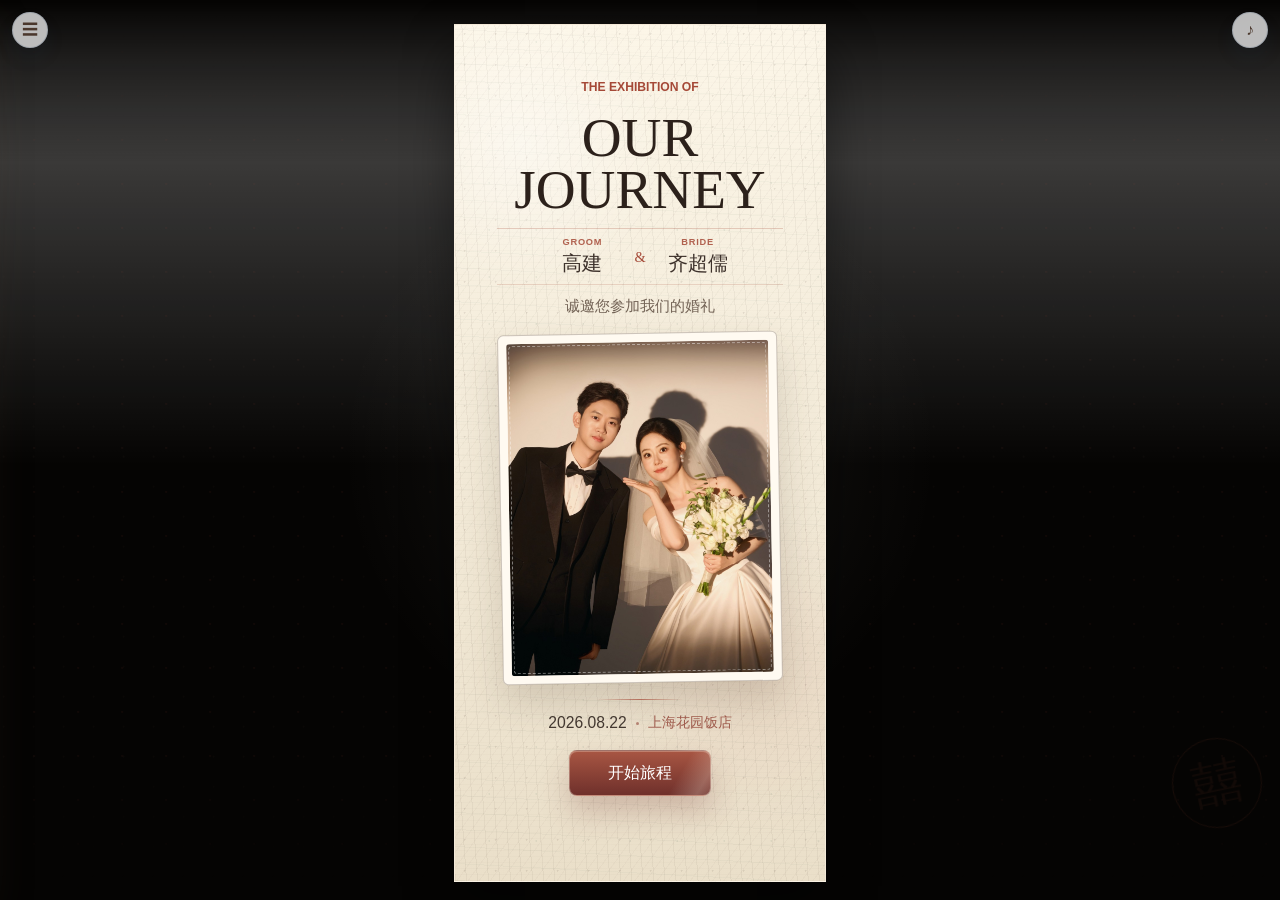
==== commit ecc13f9a: "Enhance classic invitation interactions" ====
--- a/classic.html
+++ b/classic.html
@@ -4,6 +4,19 @@
     <meta charset="utf-8" />
     <meta name="viewport" content="width=device-width, initial-scale=1, viewport-fit=cover" />
     <title>高建 &amp; 齐超儒 · Wedding Experience</title>
+    <meta name="description" content="诚邀您参加高建与齐超儒的婚礼：2026年8月22日，上海花园饭店。一起见证属于我们的旅程。" />
+    <meta property="og:type" content="website" />
+    <meta property="og:locale" content="zh_CN" />
+    <meta property="og:title" content="高建 &amp; 齐超儒的婚礼邀请" />
+    <meta property="og:description" content="诚邀您参加我们的婚礼：2026年8月22日，上海花园饭店。一起见证属于我们的旅程。" />
+    <meta property="og:image" content="./assets/og-classic.jpg" />
+    <meta property="og:image:width" content="1200" />
+    <meta property="og:image:height" content="630" />
+    <meta property="og:image:alt" content="高建与齐超儒婚礼邀请首图" />
+    <meta name="twitter:card" content="summary_large_image" />
+    <meta name="twitter:title" content="高建 &amp; 齐超儒的婚礼邀请" />
+    <meta name="twitter:description" content="2026年8月22日，上海花园饭店。诚邀您参加我们的婚礼。" />
+    <meta name="twitter:image" content="./assets/og-classic.jpg" />
     <link rel="stylesheet" href="./styles.css" />
   </head>
   <body class="invite-page classic-page" data-mode="classic">
@@ -16,7 +29,6 @@
       <a href="#welcome">首页</a>
       <a href="#hall-01">放映厅</a>
       <a href="#ticket">Wedding Ticket</a>
-      <a href="#rsvp">确认赴约</a>
     </nav>
 
     <main class="screen-stack">
@@ -30,7 +42,7 @@
             <span><small>Bride</small><b>齐超儒</b></span>
           </p>
           <p class="cover-invite-line">诚邀您参加我们的婚礼</p>
-          <figure class="cover-photo-frame photo-filled">
+          <figure class="cover-photo-frame photo-filled" role="button" tabindex="0" data-lightbox="封面婚纱照" data-caption="旅程从这一张照片开始。" data-lightbox-src="./assets/optimized/封面-large.jpg">
             <img src="./assets/optimized/封面-display.jpg" alt="封面婚纱照" width="933" height="1400" fetchpriority="high" />
           </figure>
           <div class="thin-rule"></div>
@@ -45,8 +57,8 @@
             <h2>爱的放映厅</h2>
           </header>
           <p class="story-copy">灯光暗下，胶片开始转动。那些酷酷的、明亮的、烟火里的瞬间，连成一段关于我们的短片。</p>
-          <div class="projector-gallery" aria-label="自动放映照片集">
-            <div class="projector-window projector-window-large" aria-label="连续播放胶片">
+          <div class="projector-gallery" aria-label="可自动播放并手动滑动的照片集">
+            <div class="projector-window projector-window-large" aria-label="连续播放胶片，可左右滑动">
               <div class="film-strip" data-projector-track>
                 <button class="film-frame photo-filled ripple-target is-active" type="button" data-projector-frame data-projector-index="0" data-lightbox="酷酷的他" data-caption="他站在那里，像故事刚刚开场。" data-lightbox-src="./assets/optimized/酷男-large.jpg">
                   <img src="./assets/optimized/酷男-display.jpg" alt="酷酷的新郎单人照" width="933" height="1400" decoding="async" />
@@ -106,12 +118,12 @@
                 <span>No. 20260822</span>
               </div>
               <div class="couple-badges" aria-label="新人">
-                <figure>
+                <figure role="button" tabindex="0" data-lightbox="小时候的高建" data-caption="故事里的男主角，从这里慢慢长大。" data-lightbox-src="./assets/optimized/新郎小时候-avatar.jpg">
                   <img src="./assets/optimized/新郎小时候-avatar.jpg" alt="" width="640" height="480" decoding="async" />
                   <figcaption>Groom<br />高建</figcaption>
                 </figure>
                 <span aria-hidden="true">♡</span>
-                <figure>
+                <figure role="button" tabindex="0" data-lightbox="小时候的齐超儒" data-caption="故事里的女主角，也把可爱一路带到了今天。" data-lightbox-src="./assets/optimized/新娘小时候-avatar.jpg">
                   <img src="./assets/optimized/新娘小时候-avatar.jpg" alt="" width="430" height="430" decoding="async" />
                   <figcaption>Bride<br />齐超儒</figcaption>
                 </figure>
@@ -157,31 +169,11 @@
         </div>
       </section>
 
-      <section class="scene rsvp-scene" id="rsvp">
-        <div class="scene-inner form-layout">
-          <p class="eyebrow">Welcome to our wedding</p>
-          <form class="rsvp-card" data-rsvp-form>
-            <p class="rsvp-kicker">[ 婚礼回执 ]</p>
-            <h2>你能来参加我们的婚礼吗？</h2>
-            <p class="rsvp-note">You are the best for us</p>
-            <div class="segmented" role="radiogroup" aria-label="是否出席">
-              <label><input type="radio" name="attendance" value="yes" checked /> <span>我会出席</span></label>
-              <label><input type="radio" name="attendance" value="no" /> <span>遗憾不能出席</span></label>
-            </div>
-            <label class="field-label">宾客姓名<input name="name" type="text" value="亲友" data-name-input /></label>
-            <label class="field-label">携伴人数<select name="companions"><option>仅自己</option><option>携伴 1 人</option><option>携伴 2 人</option></select></label>
-            <label class="field-label">祝福留言<textarea name="message" rows="4" placeholder="写下你对我们的祝福吧～"></textarea></label>
-            <button class="primary-button ripple-target" type="submit">提交 ♥</button>
-            <p class="form-result" data-rsvp-result hidden>谢谢你的回应。期待与你相见。</p>
-          </form>
-        </div>
-      </section>
-
       <section class="scene ending-scene water-scene" id="ending">
         <div class="scene-inner ending-inner">
           <p class="eyebrow">See You There</p>
           <h2>Every encounter creates a ripple.</h2>
-          <figure class="cover-photo-frame ending-photo-frame photo-filled" aria-label="高建与齐超儒婚纱照">
+          <figure class="cover-photo-frame ending-photo-frame photo-filled" aria-label="高建与齐超儒婚纱照" role="button" tabindex="0" data-lightbox="高建与齐超儒" data-caption="期待在婚礼当天，和你一起见证这一刻。" data-lightbox-src="./assets/optimized/双人结尾-display.jpg">
             <img src="./assets/optimized/双人结尾-display.jpg" alt="" width="933" height="1400" decoding="async" />
           </figure>
           <div class="thin-rule"></div>
--- a/styles.css
+++ b/styles.css
@@ -515,7 +515,7 @@
 
 .classic-page .cover-inner h1 {
   font-family: "Times New Roman", "Songti SC", "Noto Serif SC", "STSong", Georgia, serif;
-  font-size: clamp(2.7rem, 12.6vw, 4.2rem);
+  font-size: clamp(2.35rem, 10.4vw, 3.45rem);
   font-weight: 400;
   letter-spacing: 0;
   line-height: 0.95;
@@ -687,6 +687,10 @@
   object-fit: cover;
 }
 
+[data-lightbox][role="button"] {
+  cursor: pointer;
+}
+
 .cover-photo-frame img {
   position: absolute;
   inset: 0;
@@ -749,6 +753,7 @@
 }
 
 .classic-page .journey-button {
+  margin-bottom: 38px;
   border: 1px solid rgba(255, 248, 232, 0.32);
   background:
     linear-gradient(120deg, transparent 0 34%, rgba(255, 248, 232, 0.24) 42%, transparent 50%),
@@ -1069,6 +1074,21 @@
   padding-inline: 28px;
   animation: filmProjector 40s linear infinite;
   will-change: transform;
+}
+
+[data-projector-ready] .film-strip {
+  animation: none;
+  cursor: grab;
+  touch-action: pan-y;
+  user-select: none;
+}
+
+[data-projector-ready].is-dragging .film-strip {
+  cursor: grabbing;
+}
+
+[data-projector-ready].is-dragging .film-frame {
+  pointer-events: none;
 }
 
 .projector-gallery:hover .film-strip {
@@ -2692,7 +2712,7 @@
   padding-top: clamp(18px, 3.8svh, 28px);
   padding-bottom: clamp(18px, 3.8svh, 28px);
   justify-content: center;
-  gap: 10px;
+  gap: 12px;
 }
 
 .witness-projector .projector-heading {
@@ -2720,6 +2740,31 @@
 
 .witness-projector .film-frame-wide {
   width: min(82vw, 380px);
+}
+
+.witness-projector .projector-mission-button {
+  min-width: 156px;
+  min-height: 44px;
+  margin-top: clamp(18px, 3.8svh, 30px);
+  border: 1px solid rgba(248, 239, 224, 0.34);
+  background:
+    linear-gradient(120deg, transparent 0 34%, rgba(248, 239, 224, 0.2) 42%, transparent 52%),
+    linear-gradient(180deg, rgba(155, 85, 78, 0.94), rgba(95, 49, 43, 0.96));
+  background-size: 240% 100%, 100% 100%;
+  color: #fff8ec;
+  box-shadow:
+    0 16px 28px rgba(0, 0, 0, 0.28),
+    inset 0 1px 0 rgba(248, 239, 224, 0.28);
+  font-family: "Kaiti SC", "STKaiti", "Songti SC", serif;
+}
+
+.witness-projector .projector-mission-button::before {
+  content: "";
+  position: absolute;
+  inset: 6px;
+  pointer-events: none;
+  border: 1px solid rgba(248, 239, 224, 0.18);
+  border-radius: 4px;
 }
 
 .mission-paper {
@@ -3136,6 +3181,24 @@
   }
 }
 
+@media (max-width: 520px) {
+  .classic-page .cover-inner {
+    gap: 9px;
+  }
+
+  .classic-page .cover-inner h1 {
+    font-size: clamp(2.15rem, 9.8vw, 3rem);
+  }
+
+  .classic-page .cover-photo-frame {
+    width: min(67vw, 255px);
+  }
+
+  .classic-page .journey-button {
+    margin-bottom: 58px;
+  }
+}
+
 @media (max-width: 380px) {
   .scene {
     padding: 10px;
@@ -3272,6 +3335,86 @@
 
   .ending-details {
     padding-block: 8px;
+  }
+}
+
+@media (max-height: 740px) {
+  .classic-page .cover-scene {
+    place-items: start center;
+  }
+
+  .classic-page .cover-inner {
+    min-height: auto;
+    gap: 8px;
+    padding: 30px 22px max(22px, env(safe-area-inset-bottom));
+  }
+
+  .classic-page .cover-inner .eyebrow {
+    margin-bottom: 2px;
+    font-size: 0.68rem;
+  }
+
+  .classic-page .cover-inner h1 {
+    font-size: clamp(2.2rem, 10svh, 3.1rem);
+  }
+
+  .classic-page .cover-subtitle {
+    padding-block: 6px;
+  }
+
+  .cover-invite-line {
+    font-size: 0.86rem;
+  }
+
+  .classic-page .cover-photo-frame {
+    width: min(62vw, 34svh, 220px);
+    margin-block: 0;
+  }
+
+  .cover-meta {
+    margin-bottom: 2px;
+    font-size: 0.88rem;
+  }
+
+  .classic-page .journey-button {
+    min-height: 42px;
+    margin-bottom: 70px;
+  }
+}
+
+@media (max-height: 620px) {
+  .classic-page .cover-inner {
+    gap: 6px;
+    padding: 20px 20px max(14px, env(safe-area-inset-bottom));
+  }
+
+  .classic-page .cover-inner h1 {
+    font-size: clamp(2rem, 8.5svh, 2.6rem);
+  }
+
+  .classic-page .cover-subtitle {
+    padding-block: 4px;
+  }
+
+  .classic-page .cover-subtitle small {
+    font-size: 0.6rem;
+  }
+
+  .classic-page .cover-subtitle b {
+    font-size: 1rem;
+  }
+
+  .classic-page .cover-photo-frame {
+    width: min(58vw, 28svh, 180px);
+  }
+
+  .cover-meta {
+    font-size: 0.82rem;
+  }
+
+  .classic-page .journey-button {
+    min-height: 40px;
+    margin-bottom: 42px;
   }
 }
 
